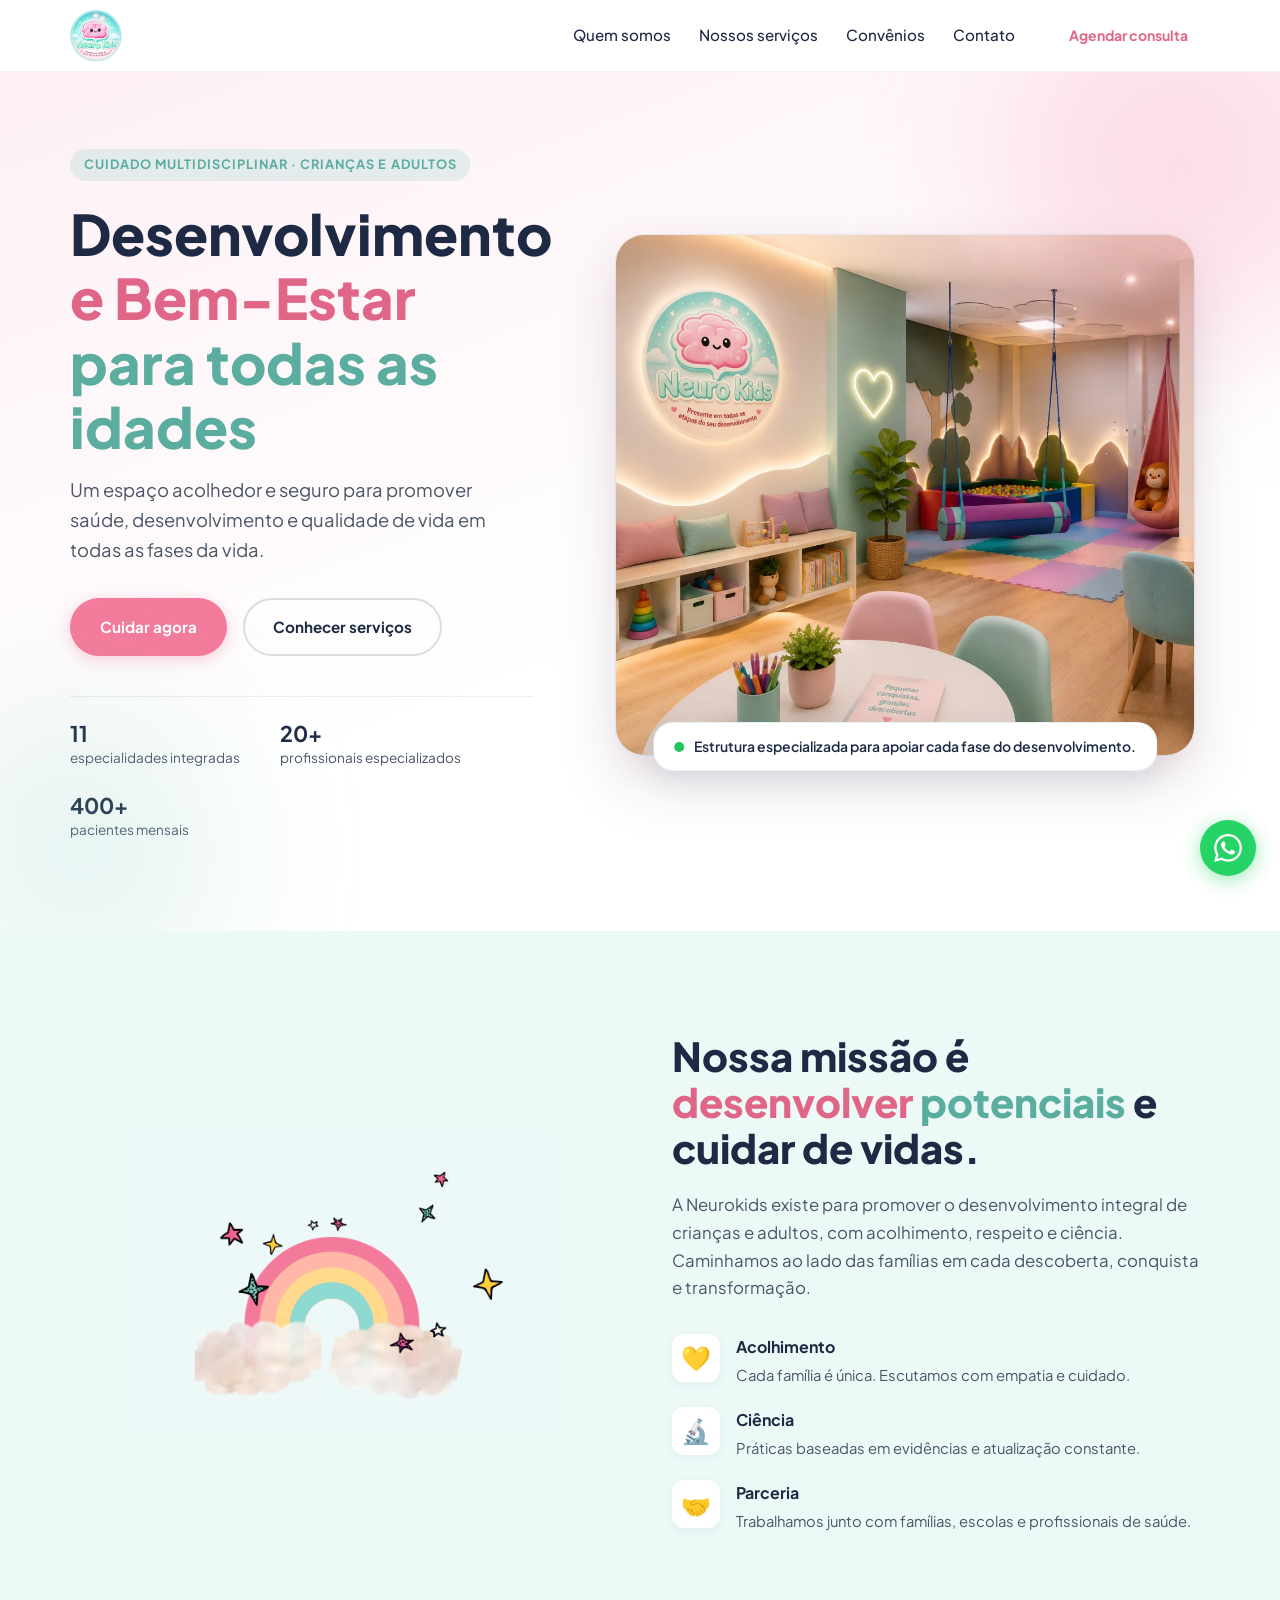
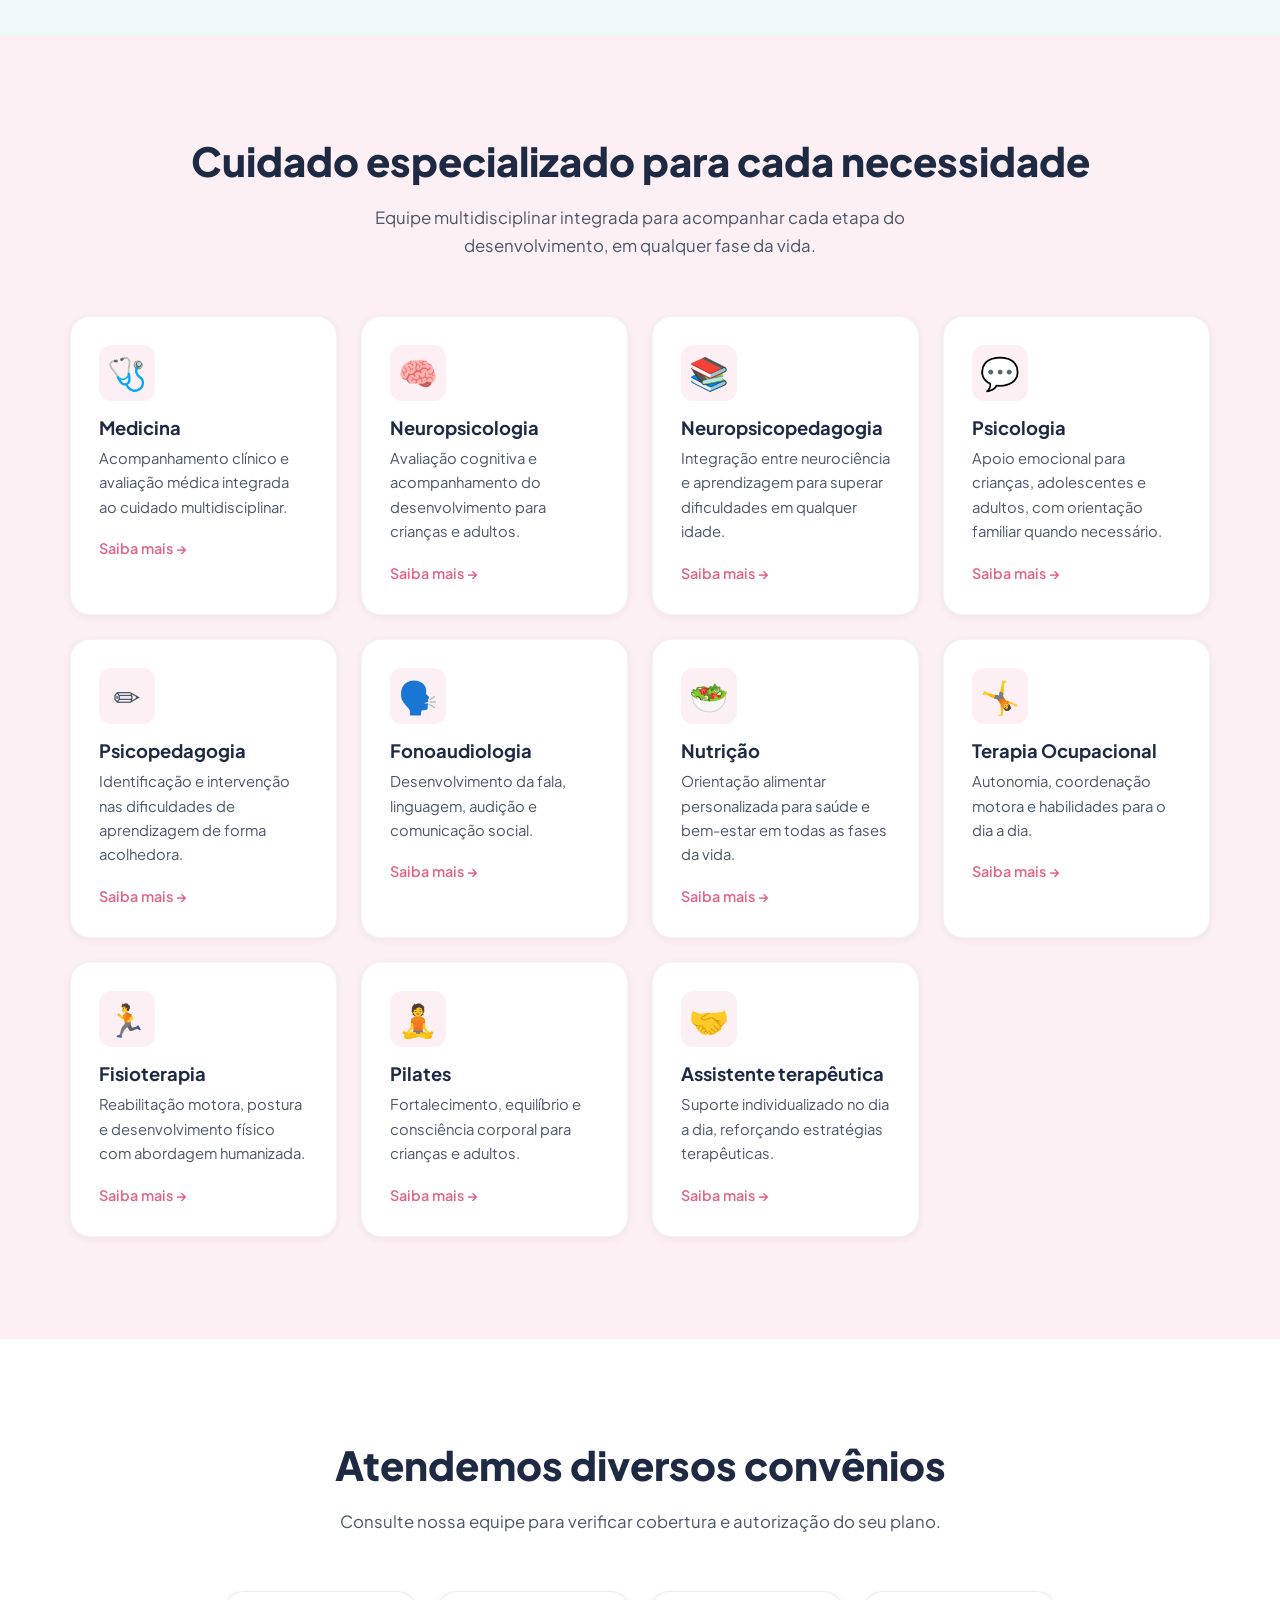
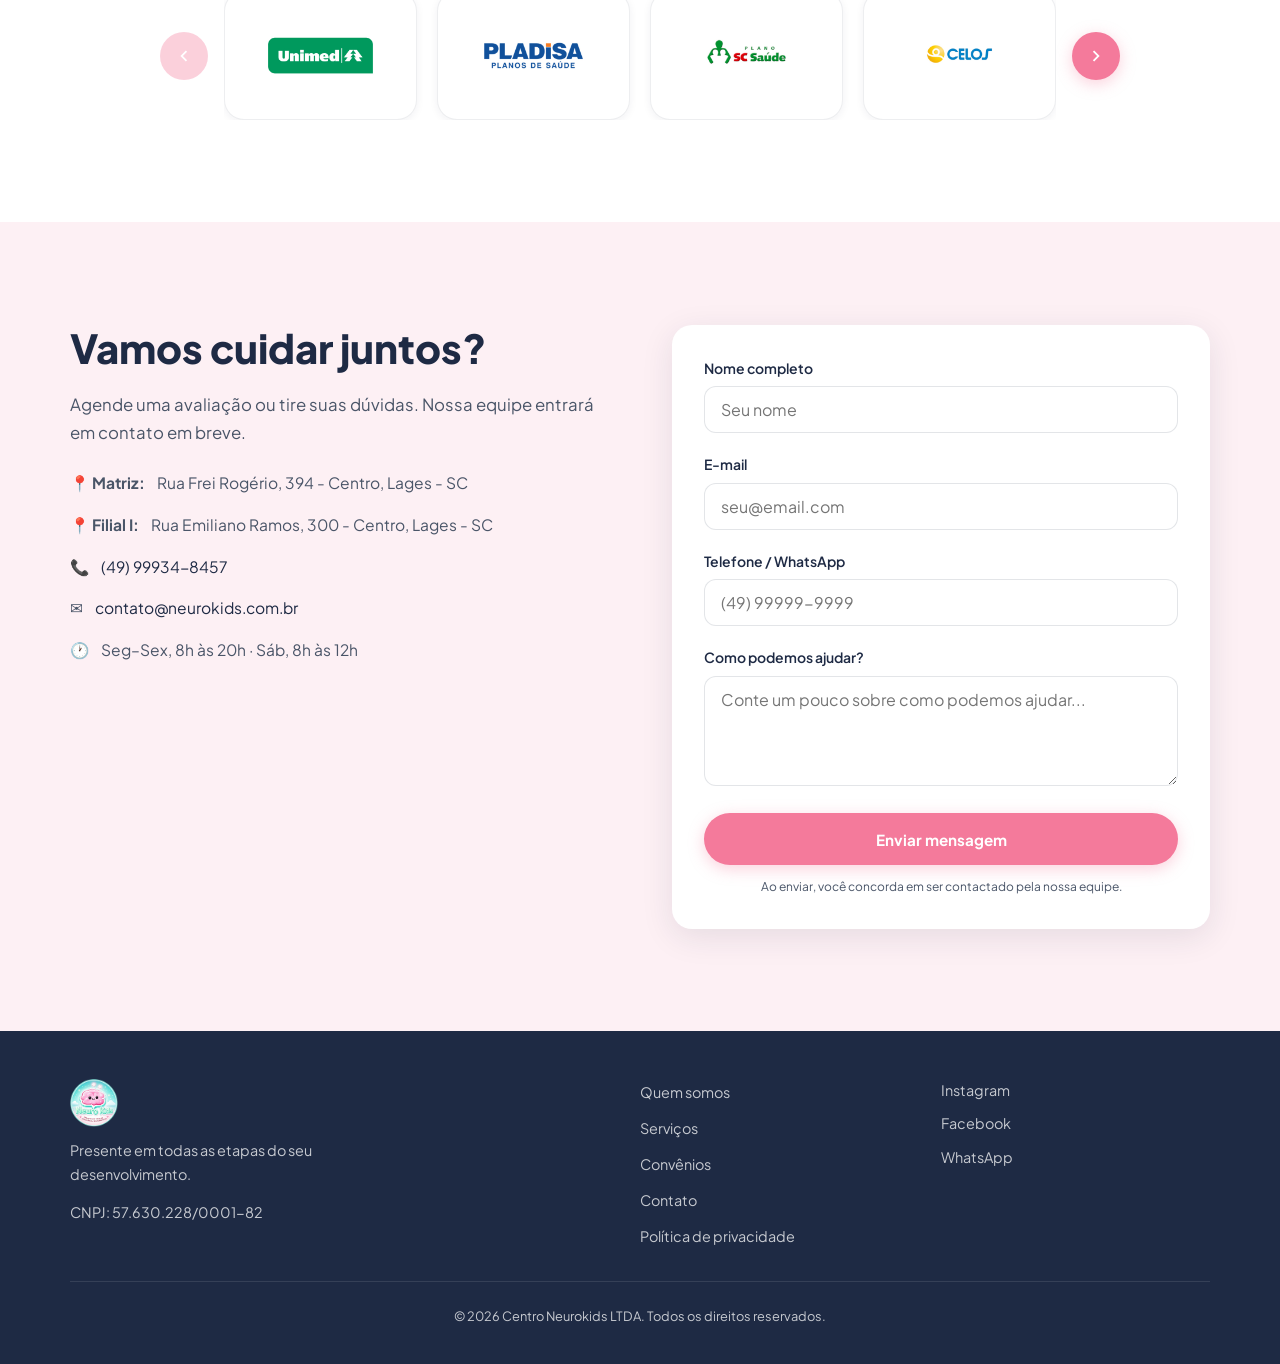
==== index.html @ a9dcbb93 "Initial commit: site institucional Neurokids. Landing page com serviços, convênios, contato via Goog" ====
<!DOCTYPE html>
<html lang="pt-BR">
<head>
  <meta charset="UTF-8">
  <meta name="viewport" content="width=device-width, initial-scale=1.0">
  <meta name="description" content="Neurokids — Desenvolvimento e bem-estar para crianças e adultos, com atendimento especializado, acolhedor e baseado em ciência.">
  <title>Neurokids | Desenvolvimento e Bem-Estar</title>
  <link rel="icon" href="assets/images/favicon.png" type="image/png">
  <link rel="apple-touch-icon" href="assets/images/favicon.png">
  <link rel="preconnect" href="https://fonts.googleapis.com">
  <link rel="preconnect" href="https://fonts.gstatic.com" crossorigin>
  <link href="https://fonts.googleapis.com/css2?family=Plus+Jakarta+Sans:wght@400;500;600;700;800&display=swap" rel="stylesheet">
  <link rel="stylesheet" href="styles.css?v=8">
</head>
<body>
  <a class="skip-link" href="#conteudo">Ir para o conteúdo</a>

  <header class="header" id="topo">
    <nav class="nav container" aria-label="Navegação principal">
      <a class="nav__logo" href="#topo" aria-label="Neurokids — início">
        <img src="assets/images/logo.png" alt="Neurokids" width="120" height="120">
      </a>

      <button class="nav__toggle" type="button" aria-expanded="false" aria-controls="menu-principal" aria-label="Abrir menu">
        <span></span>
        <span></span>
        <span></span>
      </button>

      <div class="nav__panel" id="menu-principal">
        <ul class="nav__links">
          <li><a href="#quem-somos">Quem somos</a></li>
          <li><a href="#servicos">Nossos serviços</a></li>
          <li><a href="#convenios">Convênios</a></li>
          <li><a href="#contato">Contato</a></li>
        </ul>
        <a class="btn btn--small nav__cta" href="#contato">Agendar consulta</a>
      </div>
    </nav>
  </header>

  <main id="conteudo">
    <!-- Hero -->
    <section class="hero section" aria-labelledby="hero-title">
      <div class="container hero__grid">
        <div class="hero__content reveal">
          <p class="eyebrow">Cuidado multidisciplinar · crianças e adultos</p>
          <h1 id="hero-title" class="hero__title">
            <span class="text-navy">Desenvolvimento</span>
            <span class="text-pink">e Bem-Estar</span>
            <span class="text-teal">para todas as idades</span>
          </h1>
          <p class="hero__subtitle">
            Um espaço acolhedor e seguro para promover saúde, desenvolvimento e qualidade de vida em todas as fases da vida.
          </p>
          <div class="hero__actions">
            <a class="btn btn--primary" href="#contato">Cuidar agora</a>
            <a class="btn btn--ghost" href="#servicos">Conhecer serviços</a>
          </div>
          <ul class="hero__trust" aria-label="Diferenciais">
            <li>
              <strong>11</strong>
              <span>especialidades integradas</span>
            </li>
            <li>
              <strong>20+</strong>
              <span>profissionais especializados</span>
            </li>
            <li>
              <strong>400+</strong>
              <span>pacientes mensais</span>
            </li>
          </ul>
        </div>

        <figure class="hero__media reveal reveal--delay">
          <div class="hero__media-frame">
            <img
              src="assets/images/hero-clinica.png"
              alt="Interior da clínica Neurokids com logo iluminado, piscina de bolinhas, balanço terapêutico e ambiente acolhedor em tons rosa e verde-água"
              width="1200"
              height="800"
              loading="eager"
              decoding="async"
            >
          </div>
          <figcaption class="hero__badge">
            <span class="hero__badge-dot" aria-hidden="true"></span>
            Estrutura especializada para apoiar cada fase do desenvolvimento.
          </figcaption>
        </figure>
      </div>
      <div class="hero__blob hero__blob--pink" aria-hidden="true"></div>
      <div class="hero__blob hero__blob--teal" aria-hidden="true"></div>
    </section>

    <!-- Missão -->
    <section class="mission section section--mint" id="quem-somos" aria-labelledby="mission-title">
      <div class="container mission__grid">
        <figure class="mission__illustration reveal">
          <img
            src="assets/images/rainbow.png"
            alt="Ilustração de arco-íris com nuvens brancas e detalhes infantis"
            width="538"
            height="343"
            loading="lazy"
          >
        </figure>

        <div class="mission__content reveal reveal--delay">
          <h2 id="mission-title" class="section-title">
            <span class="text-navy">Nossa missão é</span>
            <span class="text-pink">desenvolver</span>
            <span class="text-teal">potenciais</span>
            <span class="text-navy">e cuidar de vidas.</span>
          </h2>
          <p class="section-text">
            A Neurokids existe para promover o desenvolvimento integral de crianças e adultos,
            com acolhimento, respeito e ciência. Caminhamos ao lado das famílias em cada
            descoberta, conquista e transformação.
          </p>
          <ul class="mission__values">
            <li>
              <span class="mission__value-icon" aria-hidden="true">💛</span>
              <div>
                <strong>Acolhimento</strong>
                <p>Cada família é única. Escutamos com empatia e cuidado.</p>
              </div>
            </li>
            <li>
              <span class="mission__value-icon" aria-hidden="true">🔬</span>
              <div>
                <strong>Ciência</strong>
                <p>Práticas baseadas em evidências e atualização constante.</p>
              </div>
            </li>
            <li>
              <span class="mission__value-icon" aria-hidden="true">🤝</span>
              <div>
                <strong>Parceria</strong>
                <p>Trabalhamos junto com famílias, escolas e profissionais de saúde.</p>
              </div>
            </li>
          </ul>
        </div>
      </div>
    </section>

    <!-- Serviços -->
    <section class="services section section--pink" id="servicos" aria-labelledby="services-title">
      <div class="container">
        <header class="section-header reveal">
          <h2 id="services-title" class="section-title section-title--center">
            Cuidado especializado para cada necessidade
          </h2>
          <p class="section-text section-text--center">
            Equipe multidisciplinar integrada para acompanhar cada etapa do desenvolvimento, em qualquer fase da vida.
          </p>
        </header>

        <div class="services__grid">
          <article class="service-card reveal">
            <div class="service-card__icon" aria-hidden="true">🩺</div>
            <h3>Medicina</h3>
            <p>Acompanhamento clínico e avaliação médica integrada ao cuidado multidisciplinar.</p>
            <a class="service-card__link" href="#contato">Saiba mais →</a>
          </article>
          <article class="service-card reveal reveal--delay">
            <div class="service-card__icon" aria-hidden="true">🧠</div>
            <h3>Neuropsicologia</h3>
            <p>Avaliação cognitiva e acompanhamento do desenvolvimento para crianças e adultos.</p>
            <a class="service-card__link" href="#contato">Saiba mais →</a>
          </article>
          <article class="service-card reveal reveal--delay-2">
            <div class="service-card__icon" aria-hidden="true">📚</div>
            <h3>Neuropsicopedagogia</h3>
            <p>Integração entre neurociência e aprendizagem para superar dificuldades em qualquer idade.</p>
            <a class="service-card__link" href="#contato">Saiba mais →</a>
          </article>
          <article class="service-card reveal">
            <div class="service-card__icon" aria-hidden="true">💬</div>
            <h3>Psicologia</h3>
            <p>Apoio emocional para crianças, adolescentes e adultos, com orientação familiar quando necessário.</p>
            <a class="service-card__link" href="#contato">Saiba mais →</a>
          </article>
          <article class="service-card reveal reveal--delay">
            <div class="service-card__icon" aria-hidden="true">✏️</div>
            <h3>Psicopedagogia</h3>
            <p>Identificação e intervenção nas dificuldades de aprendizagem de forma acolhedora.</p>
            <a class="service-card__link" href="#contato">Saiba mais →</a>
          </article>
          <article class="service-card reveal reveal--delay-2">
            <div class="service-card__icon" aria-hidden="true">🗣️</div>
            <h3>Fonoaudiologia</h3>
            <p>Desenvolvimento da fala, linguagem, audição e comunicação social.</p>
            <a class="service-card__link" href="#contato">Saiba mais →</a>
          </article>
          <article class="service-card reveal">
            <div class="service-card__icon" aria-hidden="true">🥗</div>
            <h3>Nutrição</h3>
            <p>Orientação alimentar personalizada para saúde e bem-estar em todas as fases da vida.</p>
            <a class="service-card__link" href="#contato">Saiba mais →</a>
          </article>
          <article class="service-card reveal reveal--delay">
            <div class="service-card__icon" aria-hidden="true">🤸</div>
            <h3>Terapia Ocupacional</h3>
            <p>Autonomia, coordenação motora e habilidades para o dia a dia.</p>
            <a class="service-card__link" href="#contato">Saiba mais →</a>
          </article>
          <article class="service-card reveal reveal--delay-2">
            <div class="service-card__icon" aria-hidden="true">🏃</div>
            <h3>Fisioterapia</h3>
            <p>Reabilitação motora, postura e desenvolvimento físico com abordagem humanizada.</p>
            <a class="service-card__link" href="#contato">Saiba mais →</a>
          </article>
          <article class="service-card reveal">
            <div class="service-card__icon" aria-hidden="true">🧘</div>
            <h3>Pilates</h3>
            <p>Fortalecimento, equilíbrio e consciência corporal para crianças e adultos.</p>
            <a class="service-card__link" href="#contato">Saiba mais →</a>
          </article>
          <article class="service-card reveal reveal--delay">
            <div class="service-card__icon" aria-hidden="true">🤝</div>
            <h3>Assistente terapêutica</h3>
            <p>Suporte individualizado no dia a dia, reforçando estratégias terapêuticas.</p>
            <a class="service-card__link" href="#contato">Saiba mais →</a>
          </article>
        </div>
      </div>
    </section>

    <!-- Convênios -->
    <section class="convenios section" id="convenios" aria-labelledby="convenios-title">
      <div class="container">
        <header class="section-header reveal">
          <h2 id="convenios-title" class="section-title section-title--center">
            Atendemos diversos convênios
          </h2>
          <p class="section-text section-text--center">
            Consulte nossa equipe para verificar cobertura e autorização do seu plano.
          </p>
        </header>
        <div class="convenios__slider reveal">
          <button class="convenios__nav convenios__nav--prev" type="button" aria-label="Convênios anteriores" disabled>
            <svg viewBox="0 0 24 24" width="22" height="22" aria-hidden="true"><path fill="currentColor" d="M15.41 7.41 14 6l-6 6 6 6 1.41-1.41L10.83 12z"/></svg>
          </button>

          <div class="convenios__viewport">
            <ul class="convenios__track" aria-label="Convênios aceitos">
              <li class="convenios__item">
                <img src="assets/convenios/01-unimed.png" alt="Unimed" width="160" height="160" loading="lazy">
              </li>
              <li class="convenios__item">
                <img src="assets/convenios/02-pladisa.png" alt="Pladisa Planos de Saúde" width="160" height="160" loading="lazy">
              </li>
              <li class="convenios__item">
                <img src="assets/convenios/03-sc-saude.png" alt="Plano SC Saúde" width="160" height="160" loading="lazy">
              </li>
              <li class="convenios__item">
                <img src="assets/convenios/04-celos.png" alt="CELOS" width="160" height="160" loading="lazy">
              </li>
              <li class="convenios__item">
                <img src="assets/convenios/05-care-plus.png" alt="Care Plus" width="160" height="160" loading="lazy">
              </li>
              <li class="convenios__item">
                <img src="assets/convenios/06-fusex.png" alt="FUSEX — Fundo de Saúde do Exército" width="160" height="160" loading="lazy">
              </li>
              <li class="convenios__item">
                <img src="assets/convenios/07-wellhub.png" alt="Wellhub" width="160" height="160" loading="lazy">
              </li>
            </ul>
          </div>

          <button class="convenios__nav convenios__nav--next" type="button" aria-label="Próximos convênios">
            <svg viewBox="0 0 24 24" width="22" height="22" aria-hidden="true"><path fill="currentColor" d="M8.59 16.59 13.17 12 8.59 7.41 10 6l6 6-6 6z"/></svg>
          </button>
        </div>
      </div>
    </section>

    <!-- Contato -->
    <section class="contact section section--pink" id="contato" aria-labelledby="contact-title">
      <div class="container contact__grid">
        <div class="contact__info reveal">
          <h2 id="contact-title" class="section-title">
            Vamos cuidar juntos?
          </h2>
          <p class="section-text">
            Agende uma avaliação ou tire suas dúvidas. Nossa equipe entrará em contato em breve.
          </p>
          <ul class="contact__details">
            <li>
              <span aria-hidden="true"> <b>📍 Matriz:</b> </span>
            Rua Frei Rogério, 394 - Centro, Lages - SC
            </li>
            <li>
              <span aria-hidden="true"> <b>📍 Filial I:</b> </span>
            Rua Emiliano Ramos, 300 - Centro, Lages - SC
            </li>
            <li>
              <span aria-hidden="true">📞</span>
              <a href="tel:+5549999348457">(49) 99934-8457</a>
            </li>
            <li>
              <span aria-hidden="true">✉️</span>
              <a href="mailto:contato@neurokids.com.br">contato@neurokids.com.br</a>
            </li>
            <li>
              <span aria-hidden="true">🕐</span>
              Seg–Sex, 8h às 20h · Sáb, 8h às 12h
            </li>
          </ul>
        </div>

        <form class="contact__form reveal reveal--delay" novalidate>
          <div class="form-group">
            <label for="nome">Nome completo</label>
            <input type="text" id="nome" name="nome" required autocomplete="name" placeholder="Seu nome">
          </div>
          <div class="form-group">
            <label for="email">E-mail</label>
            <input type="email" id="email" name="email" required autocomplete="email" placeholder="seu@email.com">
          </div>
          <div class="form-group">
            <label for="telefone">Telefone / WhatsApp</label>
            <input type="tel" id="telefone" name="telefone" autocomplete="tel" placeholder="(49) 99999-9999">
          </div>
          <div class="form-group">
            <label for="mensagem">Como podemos ajudar?</label>
            <textarea id="mensagem" name="mensagem" rows="4" required placeholder="Conte um pouco sobre como podemos ajudar..."></textarea>
          </div>
          <p class="form-status" role="status" aria-live="polite" hidden></p>
          <button class="btn btn--primary btn--full" type="submit">Enviar mensagem</button>
          <p class="form-note">Ao enviar, você concorda em ser contactado pela nossa equipe.</p>
        </form>
      </div>
    </section>
  </main>

  <footer class="footer">
    <div class="container footer__grid">
      <div class="footer__brand">
        <a class="nav__logo" href="#topo">
          <img src="assets/images/logo.png" alt="Neurokids" width="120" height="120">
        </a>
        <p>Presente em todas as etapas do seu desenvolvimento.</p>
        <p>CNPJ: 57.630.228/0001-82</p>
      </div>
      <nav aria-label="Links do rodapé">
        <ul class="footer__links">
          <li><a href="#quem-somos">Quem somos</a></li>
          <li><a href="#servicos">Serviços</a></li>
          <li><a href="#convenios">Convênios</a></li>
          <li><a href="#contato">Contato</a></li>
          <li><a href="politica-de-privacidade.html">Política de privacidade</a></li>
        </ul>
      </nav>
      <div class="footer__social">
        <a href="https://www.instagram.com/neurokidslages" aria-label="Instagram">Instagram</a>
        <a href="https://www.facebook.com/profile.php?id=61580881568111" aria-label="Facebook">Facebook</a>
        <a href="https://wa.me/5549999348457" aria-label="WhatsApp">WhatsApp</a>
      </div>
    </div>
    <p class="footer__copy container">© 2026 Centro Neurokids LTDA. Todos os direitos reservados.</p>
  </footer>

  <a class="whatsapp-float" href="https://wa.me/5549999348457" target="_blank" rel="noopener noreferrer" aria-label="Falar no WhatsApp">
    <svg viewBox="0 0 24 24" width="28" height="28" aria-hidden="true"><path fill="currentColor" d="M17.472 14.382c-.297-.149-1.758-.867-2.03-.967-.273-.099-.471-.148-.67.15-.197.297-.767.966-.94 1.164-.173.199-.347.223-.644.075-.297-.15-1.255-.463-2.39-1.475-.883-.788-1.48-1.761-1.653-2.059-.173-.297-.018-.458.13-.606.134-.133.298-.347.446-.52.149-.174.198-.298.298-.497.099-.198.05-.371-.025-.52-.075-.149-.669-1.612-.916-2.207-.242-.579-.487-.5-.669-.51-.173-.008-.371-.01-.57-.01-.198 0-.52.074-.792.372-.272.297-1.04 1.016-1.04 2.479 0 1.462 1.065 2.875 1.213 3.074.149.198 2.096 3.2 5.077 4.487.709.306 1.262.489 1.694.625.712.227 1.36.195 1.871.118.571-.085 1.758-.719 2.006-1.413.248-.694.248-1.289.173-1.413-.074-.124-.272-.198-.57-.347m-5.421 7.403h-.004a9.87 9.87 0 01-5.031-1.378l-.361-.214-3.741.982.998-3.648-.235-.374a9.86 9.86 0 01-1.51-5.26c.001-5.45 4.436-9.884 9.888-9.884 2.64 0 5.122 1.03 6.988 2.898a9.825 9.825 0 012.893 6.994c-.003 5.45-4.435 9.884-9.882 9.884m8.413-18.297A11.815 11.815 0 0012.05 0C5.495 0 .16 5.335.157 11.892c0 2.096.547 4.142 1.588 5.945L.057 24l6.305-1.654a11.882 11.882 0 005.683 1.448h.005c6.554 0 11.89-5.335 11.893-11.893a11.821 11.821 0 00-3.48-8.413z"/></svg>
  </a>

  <script src="google-form.config.js?v=6"></script>
  <script src="script.js?v=6"></script>
</body>
</html>
---- styles.css ----
/* ── Design tokens ── */
:root {
  --pink: #F47A9B;
  --pink-dark: #e06688;
  --pink-light: #fdf0f4;
  --teal: #7FC8BE;
  --teal-dark: #5aad9f;
  --teal-light: #edf9f7;
  --navy: #1e2a44;
  --navy-muted: #4a5568;
  --white: #ffffff;
  --shadow-sm: 0 2px 8px rgba(30, 42, 68, 0.06);
  --shadow-md: 0 8px 32px rgba(30, 42, 68, 0.1);
  --shadow-lg: 0 16px 48px rgba(30, 42, 68, 0.12);
  --radius-sm: 12px;
  --radius-md: 20px;
  --radius-lg: 28px;
  --radius-full: 999px;
  --font: "Plus Jakarta Sans", system-ui, sans-serif;
  --header-h: 72px;
  --transition: 0.25s cubic-bezier(0.4, 0, 0.2, 1);
}

/* ── Reset & base ── */
*, *::before, *::after { box-sizing: border-box; }

html {
  scroll-behavior: smooth;
  scroll-padding-top: var(--header-h);
}

body {
  margin: 0;
  font-family: var(--font);
  font-size: 1rem;
  line-height: 1.65;
  color: var(--navy-muted);
  background: var(--white);
  -webkit-font-smoothing: antialiased;
}

img {
  display: block;
  max-width: 100%;
  height: auto;
}

a {
  color: var(--pink-dark);
  text-decoration-thickness: 2px;
  text-underline-offset: 3px;
  transition: color var(--transition);
}

a:hover { color: var(--pink); }

h1, h2, h3 {
  color: var(--navy);
  line-height: 1.15;
  margin: 0 0 0.5em;
}

p { margin: 0 0 1em; }

ul { margin: 0; padding: 0; list-style: none; }

.container {
  width: min(1140px, 92vw);
  margin-inline: auto;
}

.section {
  padding: clamp(4rem, 8vw, 7rem) 0;
  position: relative;
  overflow: hidden;
}

.section--mint { background: var(--teal-light); }
.section--pink { background: var(--pink-light); }

/* ── Utility text colors (melhor contraste que o original) ── */
.text-navy { color: var(--navy); }
.text-pink { color: var(--pink-dark); }
.text-teal { color: var(--teal-dark); }

/* ── Skip link (acessibilidade) ── */
.skip-link {
  position: absolute;
  top: -100%;
  left: 1rem;
  z-index: 9999;
  padding: 0.75rem 1.25rem;
  background: var(--navy);
  color: var(--white);
  border-radius: var(--radius-sm);
  text-decoration: none;
  font-weight: 600;
}

.skip-link:focus {
  top: 1rem;
  outline: 3px solid var(--teal);
  outline-offset: 2px;
}

/* ── Header ── */
.header {
  position: sticky;
  top: 0;
  z-index: 100;
  background: rgba(255, 255, 255, 0.92);
  backdrop-filter: blur(12px);
  border-bottom: 1px solid rgba(244, 122, 155, 0.12);
  height: var(--header-h);
}

.nav {
  display: flex;
  align-items: center;
  justify-content: space-between;
  height: 100%;
  gap: 1.5rem;
}

.nav__logo {
  display: flex;
  align-items: center;
  text-decoration: none;
  flex-shrink: 0;
}

.nav__logo img {
  display: block;
  height: 52px;
  width: auto;
}

.nav__panel {
  display: flex;
  align-items: center;
  gap: 2rem;
}

.nav__links {
  display: flex;
  gap: 1.75rem;
}

.nav__links a {
  color: var(--navy);
  text-decoration: none;
  font-weight: 500;
  font-size: 0.95rem;
  position: relative;
}

.nav__links a::after {
  content: "";
  position: absolute;
  bottom: -4px;
  left: 0;
  width: 0;
  height: 2px;
  background: var(--pink);
  border-radius: 2px;
  transition: width var(--transition);
}

.nav__links a:hover::after,
.nav__links a:focus-visible::after { width: 100%; }

.nav__toggle {
  display: none;
  flex-direction: column;
  gap: 5px;
  background: none;
  border: none;
  cursor: pointer;
  padding: 0.5rem;
}

.nav__toggle span {
  display: block;
  width: 24px;
  height: 2px;
  background: var(--navy);
  border-radius: 2px;
  transition: var(--transition);
}

/* ── Buttons ── */
.btn {
  display: inline-flex;
  align-items: center;
  justify-content: center;
  gap: 0.5rem;
  padding: 0.9rem 1.75rem;
  border-radius: var(--radius-full);
  font-family: var(--font);
  font-weight: 700;
  font-size: 0.95rem;
  text-decoration: none;
  border: 2px solid transparent;
  cursor: pointer;
  transition: transform var(--transition), box-shadow var(--transition), background var(--transition);
}

.btn:focus-visible {
  outline: 3px solid var(--teal);
  outline-offset: 3px;
}

.btn--primary {
  background: var(--pink);
  color: var(--white);
  box-shadow: 0 4px 16px rgba(244, 122, 155, 0.35);
}

.btn--primary:hover {
  background: var(--pink-dark);
  color: var(--white);
  transform: translateY(-2px);
  box-shadow: 0 8px 24px rgba(244, 122, 155, 0.4);
}

.btn--ghost {
  background: transparent;
  color: var(--navy);
  border-color: rgba(30, 42, 68, 0.15);
}

.btn--ghost:hover {
  border-color: var(--pink);
  color: var(--pink-dark);
  transform: translateY(-2px);
}

.btn--small {
  padding: 0.6rem 1.25rem;
  font-size: 0.875rem;
}

.btn--full { width: 100%; }

/* ── Hero ── */
.hero {
  background: linear-gradient(160deg, var(--pink-light) 0%, var(--white) 60%);
  padding-top: clamp(3rem, 6vw, 5rem);
  padding-bottom: clamp(4rem, 7vw, 6rem);
}

.hero__grid {
  display: grid;
  grid-template-columns: minmax(0, 44fr) minmax(0, 56fr);
  gap: clamp(2rem, 4vw, 3.5rem);
  align-items: center;
}

.hero__content {
  max-width: 32rem;
  padding-right: clamp(0.25rem, 1.5vw, 1rem);
}

.eyebrow {
  display: inline-block;
  font-size: 0.8rem;
  font-weight: 700;
  text-transform: uppercase;
  letter-spacing: 0.08em;
  color: var(--teal-dark);
  background: rgba(127, 200, 190, 0.2);
  padding: 0.35rem 0.85rem;
  border-radius: var(--radius-full);
  margin-bottom: 1.25rem;
}

.hero__title {
  font-size: clamp(2.25rem, 5vw, 3.5rem);
  font-weight: 800;
  margin-bottom: 1rem;
}

.hero__title span { display: block; }

.hero__subtitle {
  font-size: clamp(1rem, 2vw, 1.15rem);
  max-width: 34ch;
  margin-bottom: 2rem;
}

.hero__actions {
  display: flex;
  flex-wrap: wrap;
  gap: 1rem;
  margin-bottom: 2.5rem;
}

.hero__trust {
  display: flex;
  flex-wrap: wrap;
  gap: 1.5rem 2.5rem;
  padding-top: 1.5rem;
  border-top: 1px solid rgba(30, 42, 68, 0.08);
}

.hero__trust li {
  display: flex;
  flex-direction: column;
}

.hero__trust strong {
  font-size: 1.35rem;
  color: var(--navy);
  line-height: 1.2;
}

.hero__trust span {
  font-size: 0.85rem;
  color: var(--navy-muted);
}

.hero__media {
  position: relative;
  margin: 0;
  display: flex;
  align-items: center;
  justify-content: center;
  padding: clamp(0.5rem, 1.5vw, 1rem);
  min-width: 0;
}

.hero__media-frame {
  width: 100%;
  border-radius: 28px;
  overflow: hidden;
  background: linear-gradient(145deg, rgba(253, 240, 244, 0.9), rgba(237, 249, 247, 0.95));
  box-shadow:
    0 28px 64px rgba(30, 42, 68, 0.12),
    0 12px 28px rgba(244, 122, 155, 0.12),
    0 0 0 1px rgba(127, 200, 190, 0.15);
}

.hero__media-frame img {
  display: block;
  width: 100%;
  height: auto;
  max-height: min(42.5rem, 80vh);
  object-fit: contain;
  object-position: center center;
}

.hero__badge {
  position: absolute;
  bottom: 0;
  left: 50%;
  transform: translateX(-50%);
  display: flex;
  align-items: center;
  gap: 0.6rem;
  background: var(--white);
  padding: 0.75rem 1.25rem;
  border-radius: var(--radius-md);
  box-shadow: var(--shadow-md);
  font-size: 0.875rem;
  font-weight: 600;
  color: var(--navy);
  white-space: nowrap;
  border: 1px solid rgba(127, 200, 190, 0.2);
}

.hero__badge-dot {
  width: 10px;
  height: 10px;
  background: #22c55e;
  border-radius: 50%;
  animation: pulse 2s infinite;
}

@keyframes pulse {
  0%, 100% { opacity: 1; transform: scale(1); }
  50% { opacity: 0.6; transform: scale(1.2); }
}

.hero__blob {
  position: absolute;
  border-radius: 50%;
  filter: blur(80px);
  opacity: 0.35;
  pointer-events: none;
}

.hero__blob--pink {
  width: 360px;
  height: 360px;
  background: var(--pink);
  top: -80px;
  right: -80px;
  opacity: 0.22;
}

.hero__blob--teal {
  width: 280px;
  height: 280px;
  background: var(--teal);
  bottom: -60px;
  left: -60px;
  opacity: 0.2;
}

/* ── Mission ── */
.mission__grid {
  display: grid;
  grid-template-columns: 1fr 1fr;
  gap: clamp(2rem, 5vw, 4rem);
  align-items: center;
}

.mission__illustration {
  margin: 0;
  padding: 1rem;
}

.mission__illustration img {
  width: 100%;
  max-width: 420px;
  margin-inline: auto;
  animation: float 6s ease-in-out infinite;
}

@keyframes float {
  0%, 100% { transform: translateY(0); }
  50% { transform: translateY(-12px); }
}

.section-title {
  font-size: clamp(1.75rem, 4vw, 2.5rem);
  font-weight: 800;
}

.section-title--center { text-align: center; }

.section-title span { display: inline; }

.section-text {
  font-size: 1.05rem;
  max-width: 52ch;
}

.section-text--center {
  text-align: center;
  margin-inline: auto;
}

.section-header {
  margin-bottom: clamp(2.5rem, 5vw, 3.5rem);
}

.mission__values {
  display: flex;
  flex-direction: column;
  gap: 1.25rem;
  margin-top: 2rem;
}

.mission__values li {
  display: flex;
  gap: 1rem;
  align-items: flex-start;
}

.mission__value-icon {
  font-size: 1.5rem;
  flex-shrink: 0;
  width: 48px;
  height: 48px;
  display: flex;
  align-items: center;
  justify-content: center;
  background: var(--white);
  border-radius: var(--radius-sm);
  box-shadow: var(--shadow-sm);
}

.mission__values strong {
  display: block;
  color: var(--navy);
  margin-bottom: 0.15rem;
}

.mission__values p {
  font-size: 0.925rem;
  margin: 0;
}

/* ── Services ── */
.services__grid {
  display: grid;
  grid-template-columns: repeat(auto-fill, minmax(260px, 1fr));
  gap: 1.5rem;
}

.service-card {
  background: var(--white);
  border-radius: var(--radius-md);
  padding: 1.75rem;
  box-shadow: var(--shadow-sm);
  border: 1px solid rgba(30, 42, 68, 0.05);
  transition: transform var(--transition), box-shadow var(--transition);
}

.service-card:hover {
  transform: translateY(-4px);
  box-shadow: var(--shadow-md);
}

.service-card__icon {
  font-size: 2rem;
  margin-bottom: 1rem;
  width: 56px;
  height: 56px;
  display: flex;
  align-items: center;
  justify-content: center;
  background: var(--pink-light);
  border-radius: var(--radius-sm);
}

.service-card h3 {
  font-size: 1.15rem;
  margin-bottom: 0.5rem;
}

.service-card p {
  font-size: 0.925rem;
  margin-bottom: 1rem;
}

.service-card__link {
  font-weight: 600;
  font-size: 0.9rem;
  text-decoration: none;
}

.service-card__link:hover { text-decoration: underline; }

/* ── Convênios ── */
.convenios__slider {
  display: flex;
  flex-direction: row;
  align-items: center;
  gap: 1rem;
  max-width: 960px;
  margin-inline: auto;
}

.convenios__viewport {
  flex: 1;
  min-width: 0;
  overflow: hidden;
  container-type: inline-size;
}

.convenios__track {
  display: flex;
  flex-direction: row;
  flex-wrap: nowrap;
  gap: 1.25rem;
  list-style: none;
  margin: 0;
  padding: 0;
  width: max-content;
  transition: transform 0.45s cubic-bezier(0.4, 0, 0.2, 1);
  will-change: transform;
}

.convenios__item {
  flex: 0 0 auto;
  width: calc((100cqi - 3.75rem) / 4);
  aspect-ratio: 3 / 2;
  display: flex;
  align-items: center;
  justify-content: center;
  padding: 1rem 1.25rem;
  background: var(--white);
  border: 1px solid rgba(30, 42, 68, 0.08);
  border-radius: var(--radius-md);
  box-shadow: var(--shadow-sm);
  transition: border-color var(--transition), box-shadow var(--transition);
}

.convenios__item:hover {
  border-color: var(--teal);
  box-shadow: var(--shadow-md);
}

.convenios__item img {
  width: 100%;
  height: 100%;
  object-fit: contain;
}

.convenios__nav {
  flex-shrink: 0;
  display: flex;
  align-items: center;
  justify-content: center;
  width: 48px;
  height: 48px;
  border: none;
  border-radius: 50%;
  background: var(--pink);
  color: var(--white);
  cursor: pointer;
  box-shadow: 0 4px 16px rgba(244, 122, 155, 0.35);
  transition: background var(--transition), transform var(--transition), opacity var(--transition);
}

.convenios__nav:hover:not(:disabled) {
  background: var(--pink-dark);
  transform: scale(1.05);
}

.convenios__nav:focus-visible {
  outline: 3px solid var(--teal);
  outline-offset: 3px;
}

.convenios__nav:disabled {
  opacity: 0.35;
  cursor: not-allowed;
  box-shadow: none;
}

/* ── Testimonials ── */
.testimonials__grid {
  display: grid;
  grid-template-columns: repeat(3, 1fr);
  gap: 1.5rem;
}

.testimonial {
  background: var(--white);
  border-radius: var(--radius-md);
  padding: 1.75rem;
  margin: 0;
  box-shadow: var(--shadow-sm);
  border-left: 4px solid var(--pink);
}

.testimonial p {
  font-style: italic;
  font-size: 0.975rem;
  margin-bottom: 1rem;
}

.testimonial cite {
  font-style: normal;
  font-size: 0.85rem;
  font-weight: 600;
  color: var(--navy-muted);
}

/* ── Contact ── */
.contact__grid {
  display: grid;
  grid-template-columns: 1fr 1fr;
  gap: clamp(2rem, 5vw, 4rem);
  align-items: start;
}

.contact__details {
  display: flex;
  flex-direction: column;
  gap: 1rem;
  margin-top: 1.5rem;
}

.contact__details li {
  display: flex;
  align-items: center;
  gap: 0.75rem;
  font-size: 0.975rem;
}

.contact__details a {
  color: var(--navy);
  text-decoration: none;
}

.contact__details a:hover { color: var(--pink); }

.contact__form {
  background: var(--white);
  padding: 2rem;
  border-radius: var(--radius-md);
  box-shadow: var(--shadow-md);
}

.form-group {
  margin-bottom: 1.25rem;
}

.form-group label {
  display: block;
  font-weight: 600;
  font-size: 0.875rem;
  color: var(--navy);
  margin-bottom: 0.4rem;
}

.form-group input,
.form-group textarea {
  width: 100%;
  padding: 0.75rem 1rem;
  border: 1.5px solid rgba(30, 42, 68, 0.12);
  border-radius: var(--radius-sm);
  font-family: var(--font);
  font-size: 1rem;
  color: var(--navy);
  transition: border-color var(--transition), box-shadow var(--transition);
}

.form-group input:focus,
.form-group textarea:focus {
  outline: none;
  border-color: var(--teal);
  box-shadow: 0 0 0 3px rgba(127, 200, 190, 0.25);
}

.form-group textarea { resize: vertical; min-height: 100px; }

.form-note {
  font-size: 0.75rem;
  color: var(--navy-muted);
  text-align: center;
  margin: 0.75rem 0 0;
}

.form-status {
  margin: 0 0 1rem;
  padding: 0.75rem 1rem;
  border-radius: var(--radius-sm);
  font-size: 0.9rem;
  font-weight: 600;
  text-align: center;
}

.form-status--success {
  background: rgba(127, 200, 190, 0.2);
  color: var(--teal-dark);
}

.form-status--error {
  background: rgba(244, 122, 155, 0.15);
  color: var(--pink-dark);
}

/* ── Footer ── */
.footer {
  background: var(--navy);
  color: rgba(255, 255, 255, 0.75);
  padding: 3rem 0 1.5rem;
}

.footer__grid {
  display: grid;
  grid-template-columns: 2fr 1fr 1fr;
  gap: 2rem;
  margin-bottom: 2rem;
}

.footer .nav__logo img {
  height: 48px;
}

.footer__brand p {
  font-size: 0.9rem;
  margin-top: 0.75rem;
  max-width: 28ch;
}

.footer__links {
  display: flex;
  flex-direction: column;
  gap: 0.6rem;
}

.footer__links a {
  color: rgba(255, 255, 255, 0.75);
  text-decoration: none;
  font-size: 0.9rem;
}

.footer__links a:hover { color: var(--white); }

.footer__social {
  display: flex;
  flex-direction: column;
  gap: 0.6rem;
}

.footer__social a {
  color: rgba(255, 255, 255, 0.75);
  text-decoration: none;
  font-size: 0.9rem;
}

.footer__social a:hover { color: var(--pink); }

.footer__copy {
  font-size: 0.8rem;
  text-align: center;
  padding-top: 1.5rem;
  border-top: 1px solid rgba(255, 255, 255, 0.1);
}

/* ── WhatsApp float ── */
.whatsapp-float {
  position: fixed;
  bottom: 1.5rem;
  right: 1.5rem;
  z-index: 90;
  width: 56px;
  height: 56px;
  display: flex;
  align-items: center;
  justify-content: center;
  background: #25d366;
  color: var(--white);
  border-radius: 50%;
  box-shadow: 0 4px 20px rgba(37, 211, 102, 0.45);
  transition: transform var(--transition), box-shadow var(--transition);
}

.whatsapp-float:hover {
  color: var(--white);
  transform: scale(1.08);
  box-shadow: 0 6px 28px rgba(37, 211, 102, 0.55);
}

/* ── Scroll reveal ── */
.reveal {
  opacity: 0;
  transform: translateY(24px);
  transition: opacity 0.6s ease, transform 0.6s ease;
}

.reveal.is-visible {
  opacity: 1;
  transform: translateY(0);
}

.reveal--delay { transition-delay: 0.15s; }
.reveal--delay-2 { transition-delay: 0.3s; }

/* ── Responsive ── */
@media (max-width: 900px) {
  .hero__grid,
  .mission__grid,
  .contact__grid {
    grid-template-columns: 1fr;
  }

  .hero__content {
    max-width: none;
    padding-right: 0;
  }

  .hero__media {
    padding: 0.5rem 0 1.5rem;
  }

  .hero__media-frame img {
    max-height: min(27.5rem, 70vw);
  }

  .hero__badge {
    bottom: -0.75rem;
    font-size: 0.8rem;
    white-space: normal;
    text-align: center;
    max-width: calc(100% - 2rem);
  }

  .mission__illustration { order: -1; }

  .services__grid,
  .testimonials__grid {
    grid-template-columns: 1fr 1fr;
  }

  .footer__grid {
    grid-template-columns: 1fr 1fr;
  }
}

@media (max-width: 768px) {
  .nav__toggle { display: flex; }

  .nav__panel {
    position: fixed;
    inset: var(--header-h) 0 0 0;
    flex-direction: column;
    align-items: stretch;
    padding: 2rem;
    background: var(--white);
    transform: translateX(100%);
    transition: transform var(--transition);
    box-shadow: -4px 0 24px rgba(0, 0, 0, 0.08);
  }

  .nav__panel.is-open { transform: translateX(0); }

  .nav__links {
    flex-direction: column;
    gap: 0;
  }

  .nav__links a {
    display: block;
    padding: 1rem 0;
    font-size: 1.1rem;
    border-bottom: 1px solid rgba(30, 42, 68, 0.06);
  }

  .nav__cta { text-align: center; margin-top: 1rem; }

  .nav__toggle[aria-expanded="true"] span:nth-child(1) {
    transform: rotate(45deg) translate(5px, 5px);
  }

  .nav__toggle[aria-expanded="true"] span:nth-child(2) { opacity: 0; }

  .nav__toggle[aria-expanded="true"] span:nth-child(3) {
    transform: rotate(-45deg) translate(5px, -5px);
  }

  .hero__badge {
    left: 50%;
    transform: translateX(-50%);
    bottom: -0.5rem;
    font-size: 0.75rem;
  }

  .services__grid,
  .testimonials__grid {
    grid-template-columns: 1fr;
  }

  .footer__grid {
    grid-template-columns: 1fr;
    text-align: center;
  }

  .footer__brand p { margin-inline: auto; }

  .convenios__slider {
    flex-direction: row;
    gap: 0.5rem;
  }

  .convenios__nav {
    width: 40px;
    height: 40px;
  }

  .convenios__item {
    padding: 0.75rem;
  }
}

@media (prefers-reduced-motion: reduce) {
  html { scroll-behavior: auto; }

  .reveal {
    opacity: 1;
    transform: none;
    transition: none;
  }

  .mission__illustration img { animation: none; }

  .hero__badge-dot { animation: none; }

  .btn:hover,
  .service-card:hover,
  .convenios__item:hover {
    box-shadow: var(--shadow-sm);
  }

  .convenios__track {
    transition: none;
  }

  .convenios__nav:hover:not(:disabled) {
    transform: none;
  }
}

/* ── Legal pages ── */
.legal {
  padding-top: clamp(3rem, 6vw, 5rem);
  padding-bottom: clamp(4rem, 8vw, 6rem);
}

.legal__content {
  max-width: 760px;
}

.legal__header {
  margin-bottom: 2.5rem;
}

.legal__header h1 {
  font-size: clamp(2rem, 4vw, 2.75rem);
  font-weight: 800;
  margin-bottom: 0.75rem;
}

.legal__updated {
  font-size: 0.95rem;
  color: var(--navy-muted);
  margin: 0;
}

.legal__body section {
  margin-bottom: 2rem;
}

.legal__body h2 {
  font-size: 1.25rem;
  font-weight: 700;
  margin-bottom: 0.75rem;
}

.legal__list {
  list-style: disc;
  padding-left: 1.35rem;
  margin: 0 0 1em;
}

.legal__list li {
  margin-bottom: 0.35rem;
}

.legal__body a {
  color: var(--pink-dark);
  font-weight: 600;
}

.legal__back {
  margin: 2.5rem 0 0;
  padding-top: 2rem;
  border-top: 1px solid rgba(30, 42, 68, 0.08);
}

.footer__links a[aria-current="page"] {
  color: var(--white);
  font-weight: 600;
}
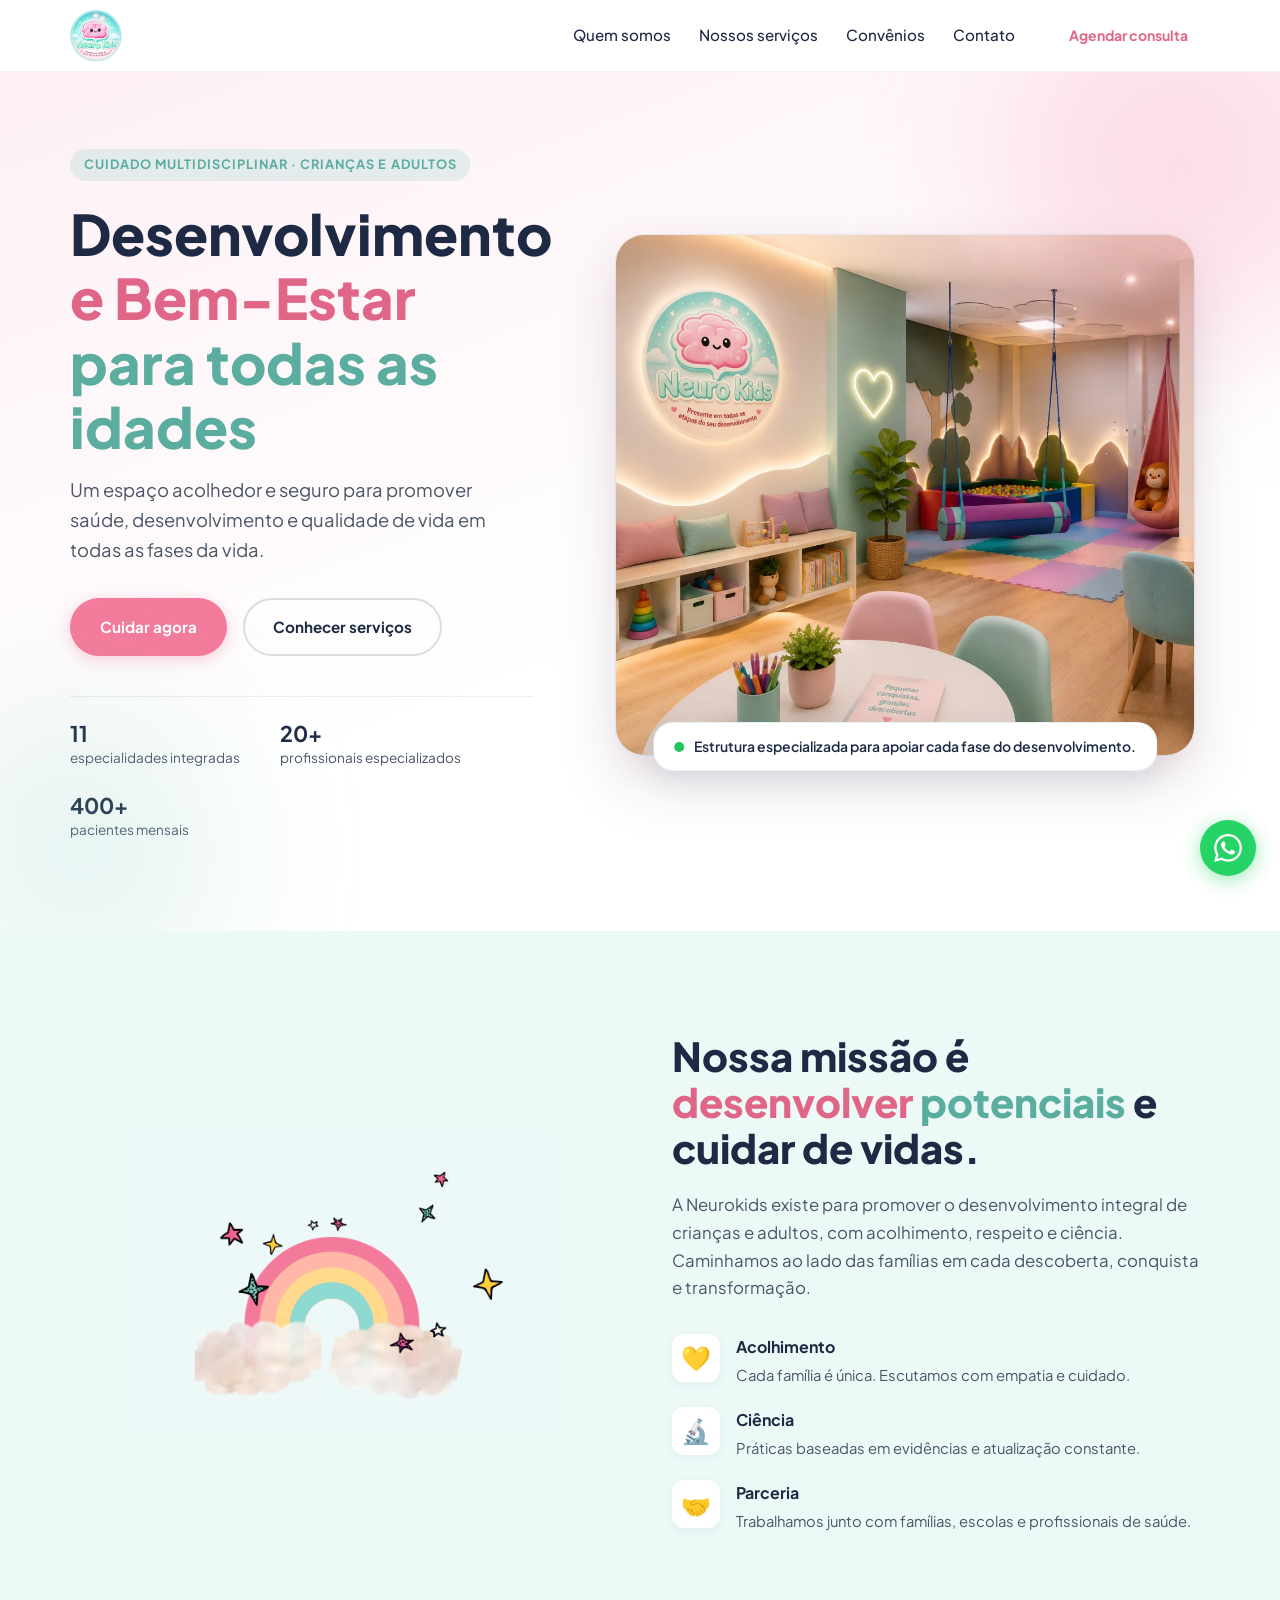
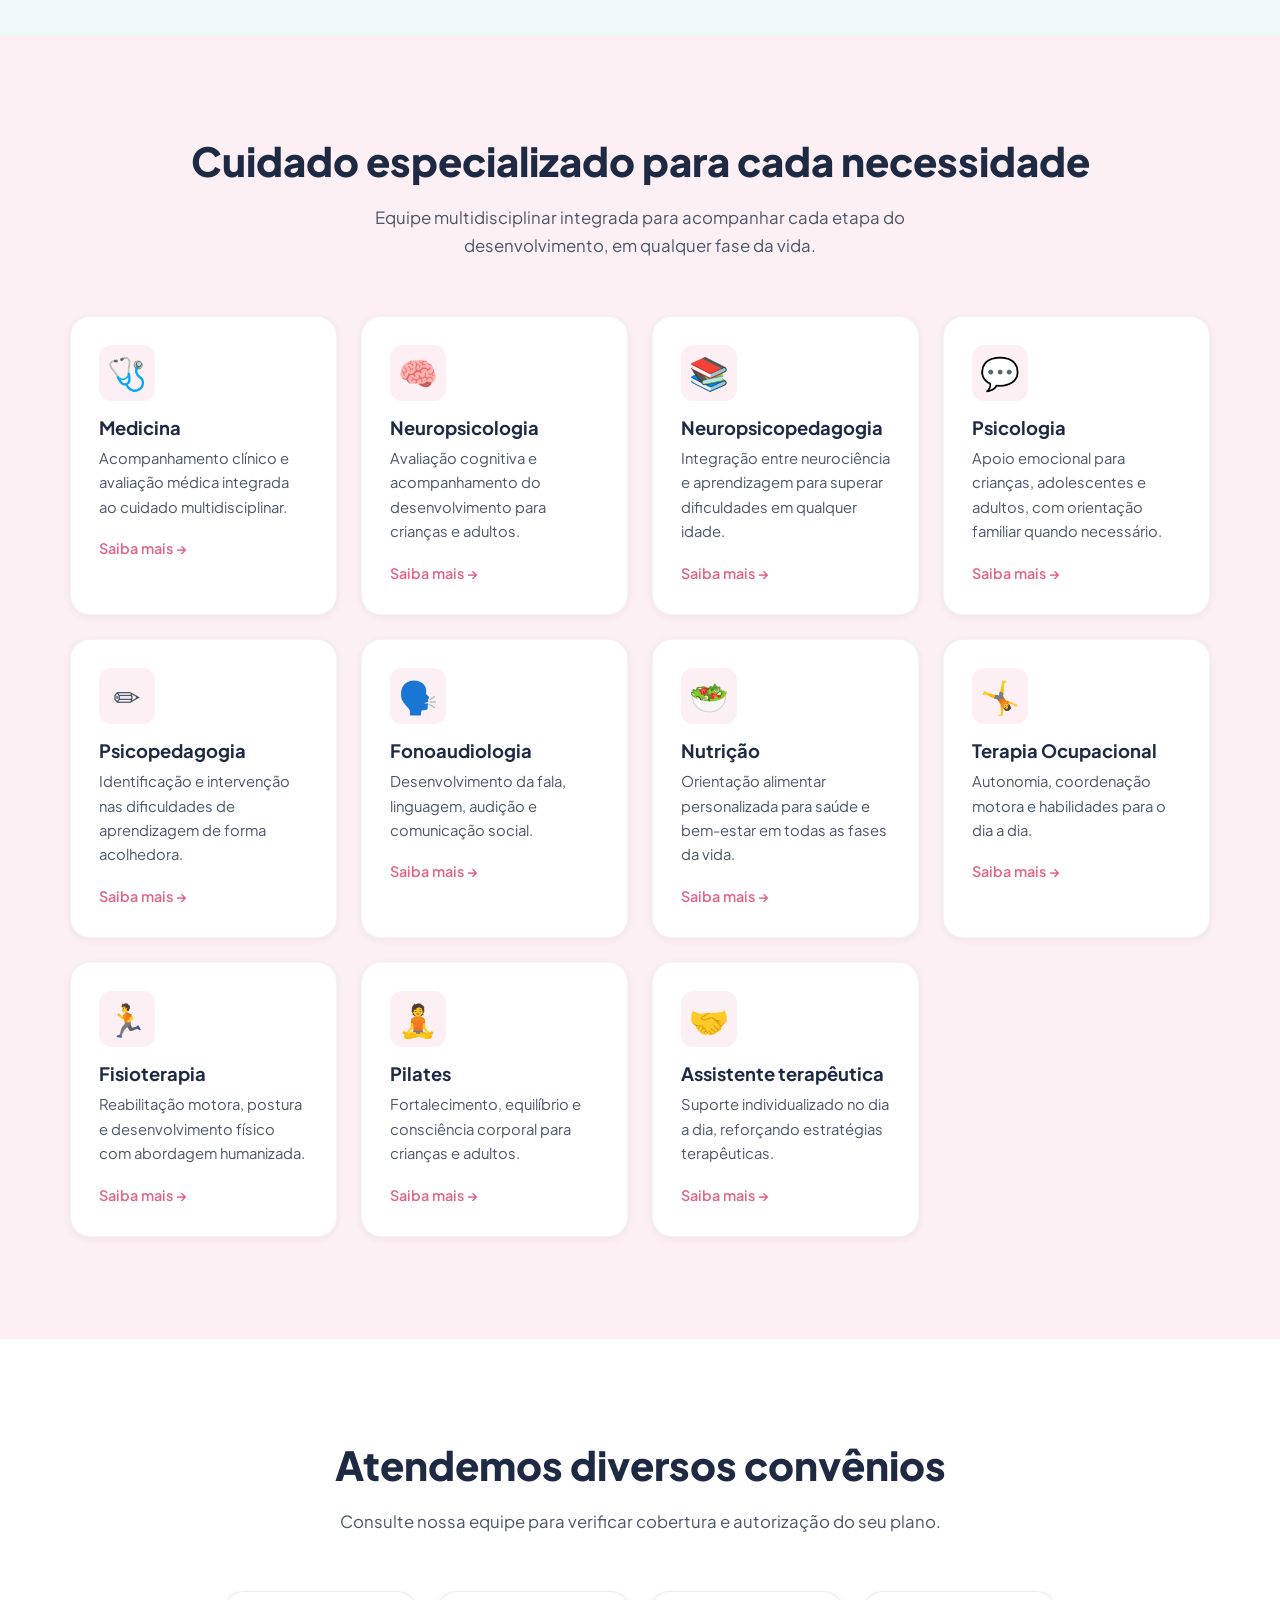
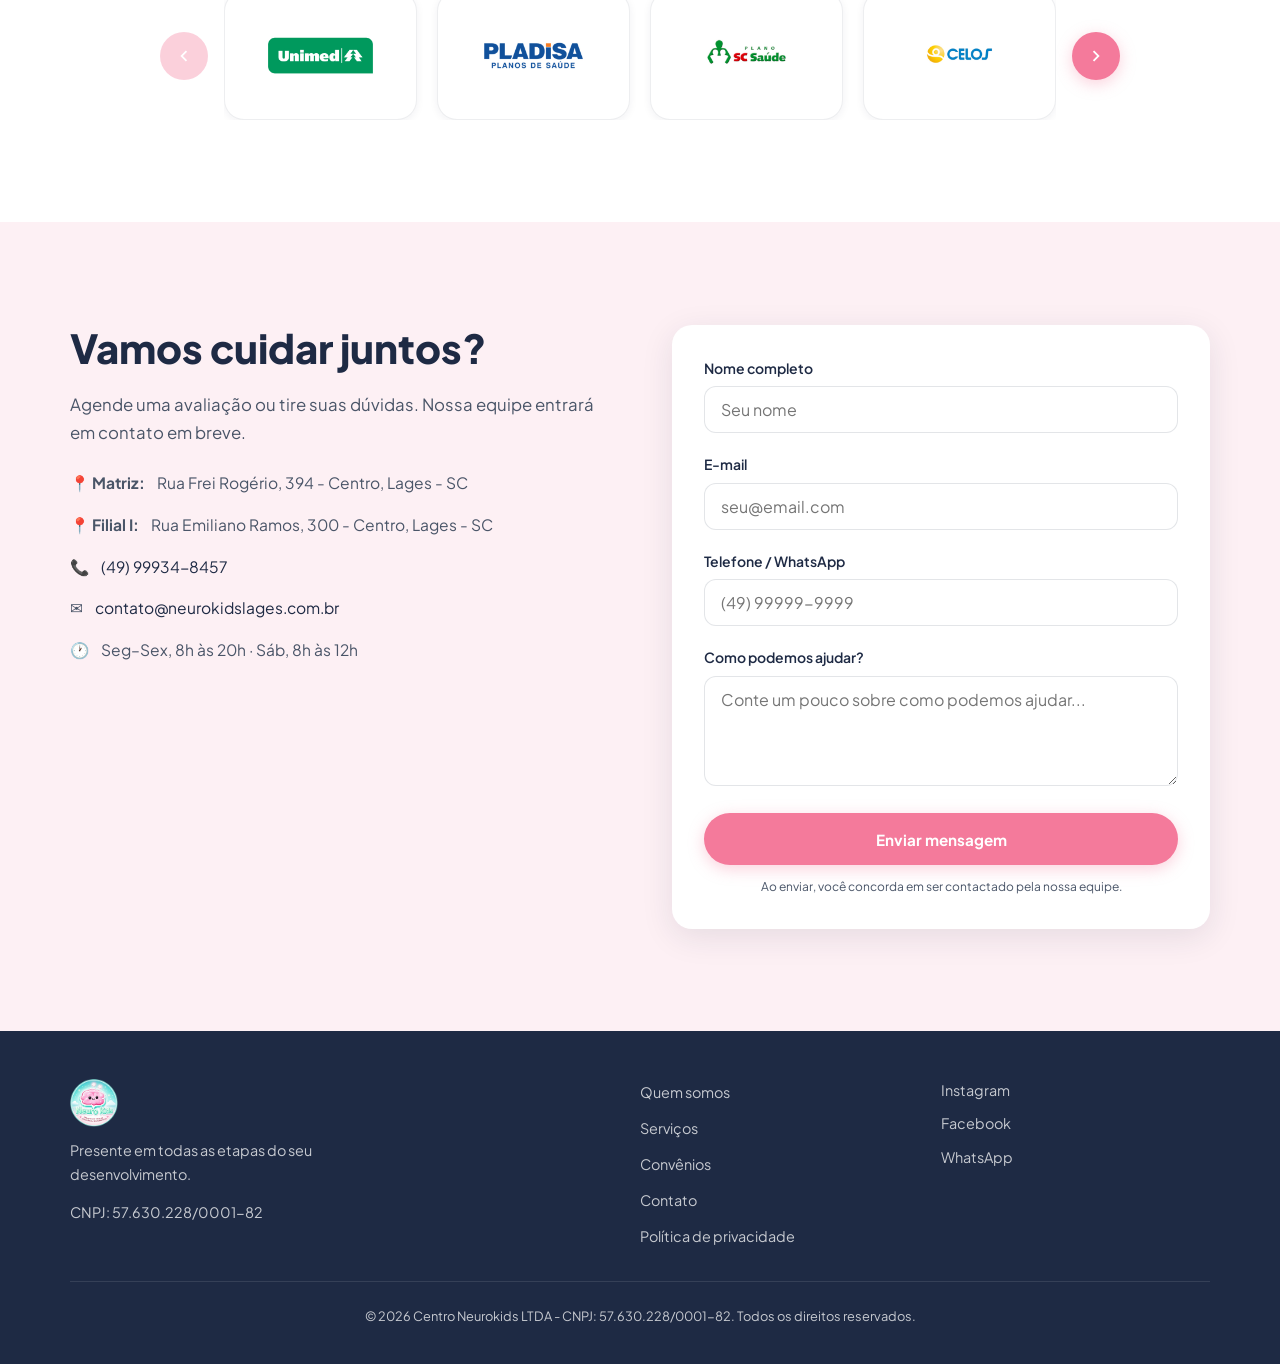
==== commit e508ec73: "Update index.html" ====
--- a/index.html
+++ b/index.html
@@ -303,7 +303,7 @@
             </li>
             <li>
               <span aria-hidden="true">✉️</span>
-              <a href="mailto:contato@neurokids.com.br">contato@neurokids.com.br</a>
+              <a href="mailto:contato@neurokidslages.com.br">contato@neurokidslages.com.br</a>
             </li>
             <li>
               <span aria-hidden="true">🕐</span>
@@ -361,7 +361,7 @@
         <a href="https://wa.me/5549999348457" aria-label="WhatsApp">WhatsApp</a>
       </div>
     </div>
-    <p class="footer__copy container">© 2026 Centro Neurokids LTDA. Todos os direitos reservados.</p>
+    <p class="footer__copy container">© 2026 Centro Neurokids LTDA - CNPJ: 57.630.228/0001-82. Todos os direitos reservados.</p>
   </footer>
 
   <a class="whatsapp-float" href="https://wa.me/5549999348457" target="_blank" rel="noopener noreferrer" aria-label="Falar no WhatsApp">
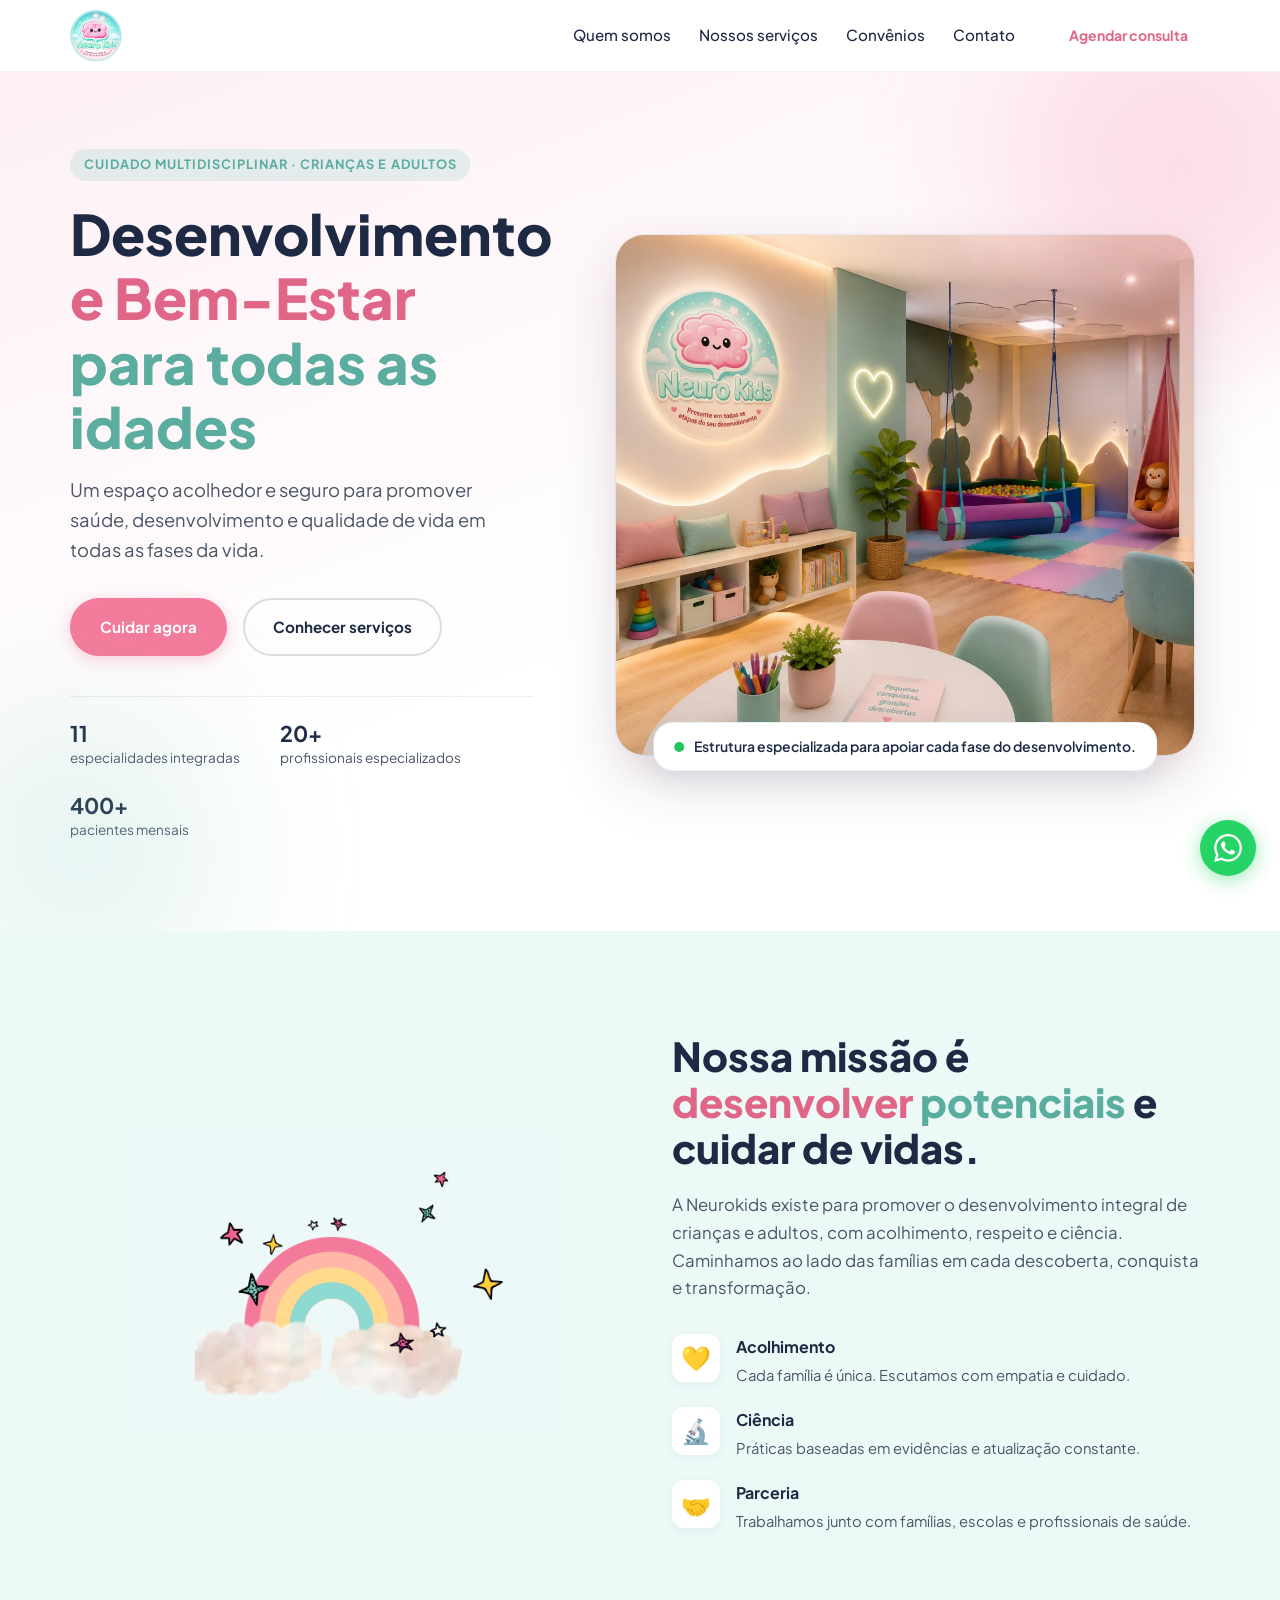
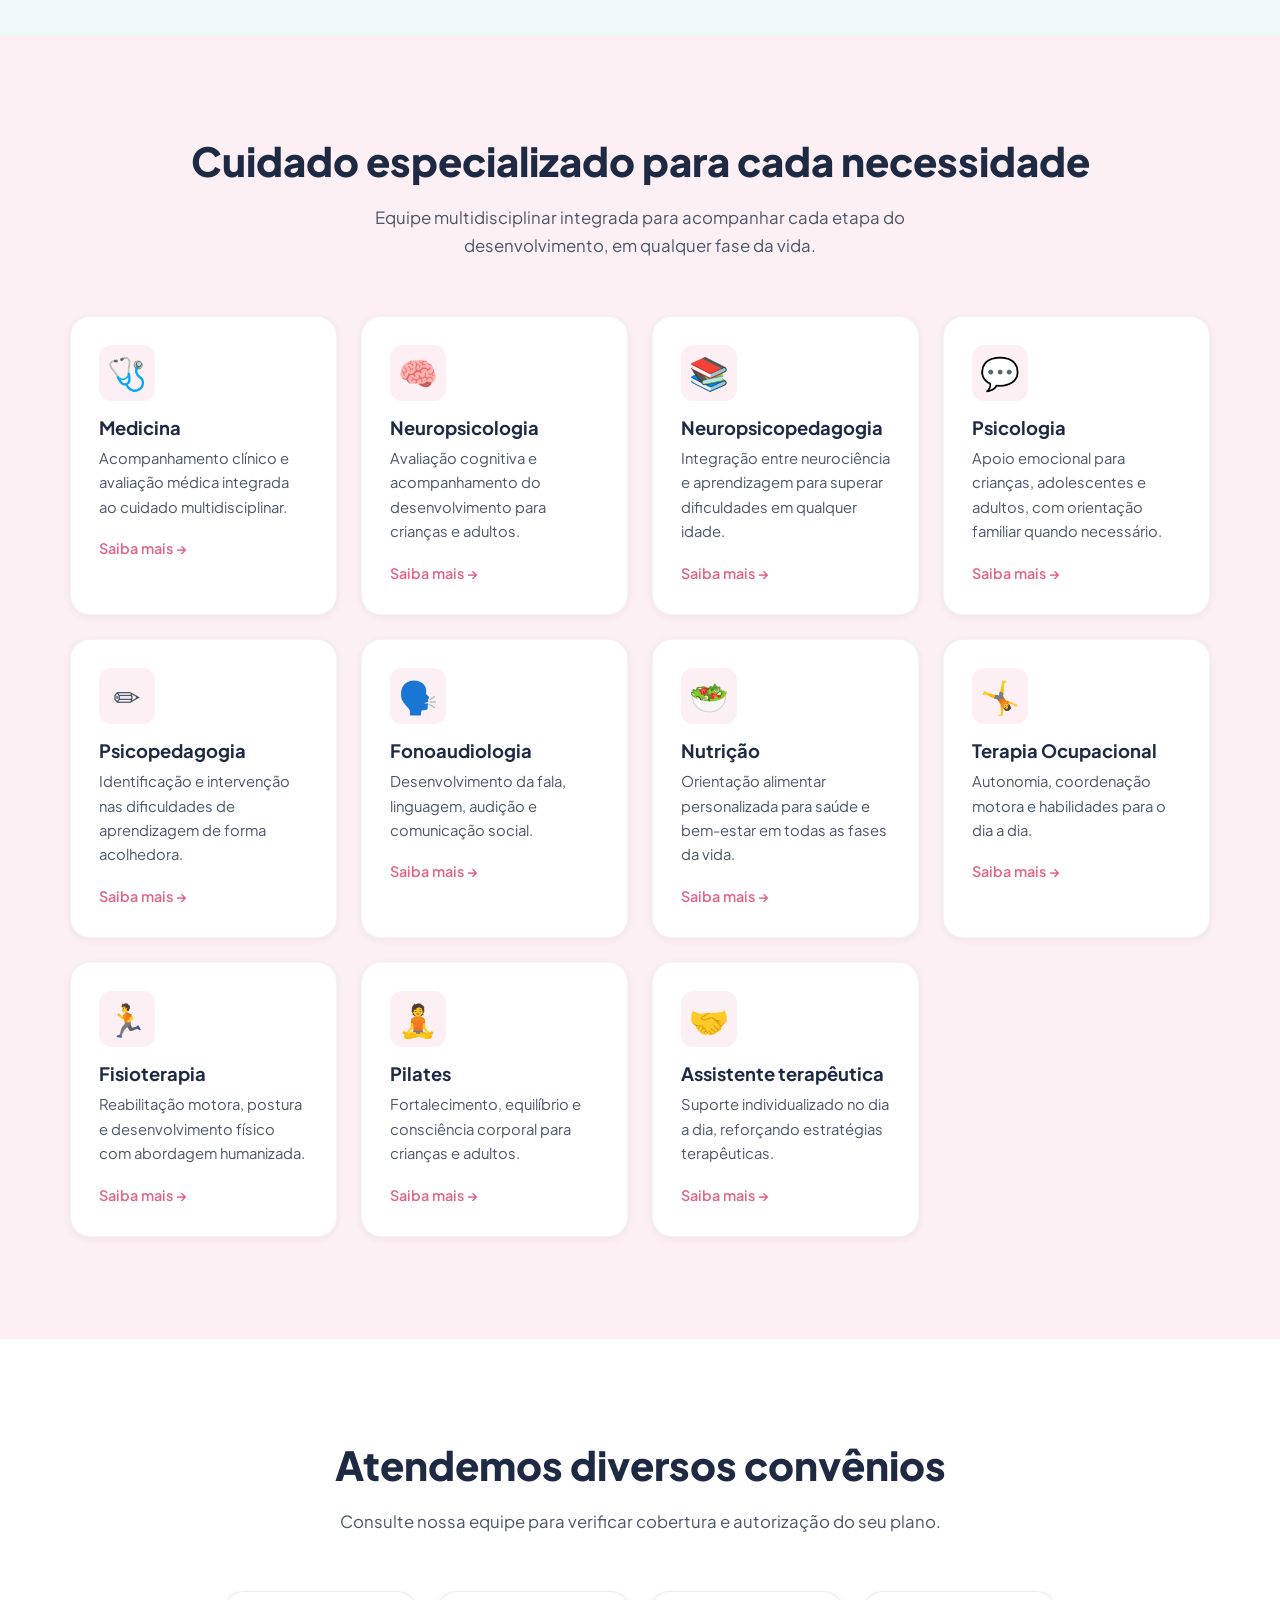
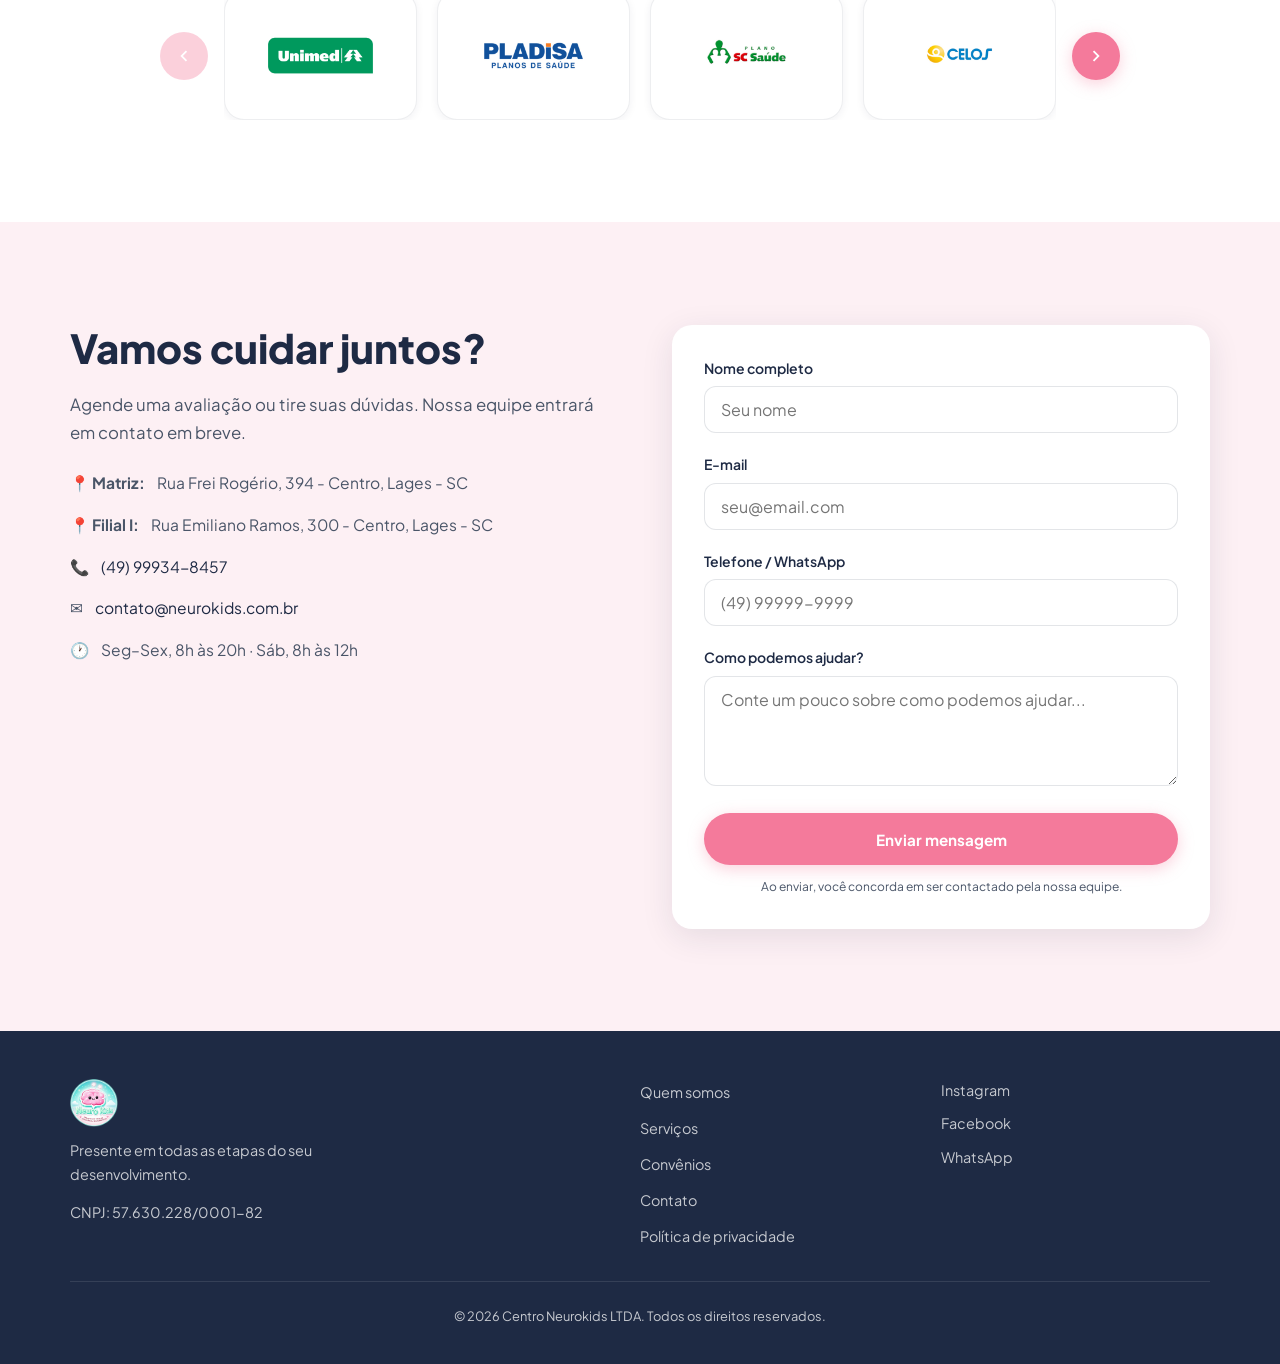
==== commit 5959faa6: "responsibilidade" ====
--- a/index.html
+++ b/index.html
@@ -10,7 +10,7 @@
   <link rel="preconnect" href="https://fonts.googleapis.com">
   <link rel="preconnect" href="https://fonts.gstatic.com" crossorigin>
   <link href="https://fonts.googleapis.com/css2?family=Plus+Jakarta+Sans:wght@400;500;600;700;800&display=swap" rel="stylesheet">
-  <link rel="stylesheet" href="styles.css?v=8">
+  <link rel="stylesheet" href="styles.css?v=9">
 </head>
 <body>
   <a class="skip-link" href="#conteudo">Ir para o conteúdo</a>
@@ -303,7 +303,7 @@
             </li>
             <li>
               <span aria-hidden="true">✉️</span>
-              <a href="mailto:contato@neurokidslages.com.br">contato@neurokidslages.com.br</a>
+              <a href="mailto:contato@neurokids.com.br">contato@neurokids.com.br</a>
             </li>
             <li>
               <span aria-hidden="true">🕐</span>
@@ -361,7 +361,7 @@
         <a href="https://wa.me/5549999348457" aria-label="WhatsApp">WhatsApp</a>
       </div>
     </div>
-    <p class="footer__copy container">© 2026 Centro Neurokids LTDA - CNPJ: 57.630.228/0001-82. Todos os direitos reservados.</p>
+    <p class="footer__copy container">© 2026 Centro Neurokids LTDA. Todos os direitos reservados.</p>
   </footer>
 
   <a class="whatsapp-float" href="https://wa.me/5549999348457" target="_blank" rel="noopener noreferrer" aria-label="Falar no WhatsApp">
@@ -369,6 +369,6 @@
   </a>
 
   <script src="google-form.config.js?v=6"></script>
-  <script src="script.js?v=6"></script>
+  <script src="script.js?v=9"></script>
 </body>
 </html>
--- a/styles.css
+++ b/styles.css
@@ -964,8 +964,14 @@
     height: 40px;
   }
 
+  .convenios__track {
+    gap: 0.75rem;
+  }
+
   .convenios__item {
-    padding: 0.75rem;
+    width: calc((100cqi - 0.75rem) / 2);
+    aspect-ratio: 4 / 3;
+    padding: 1rem;
   }
 }
 
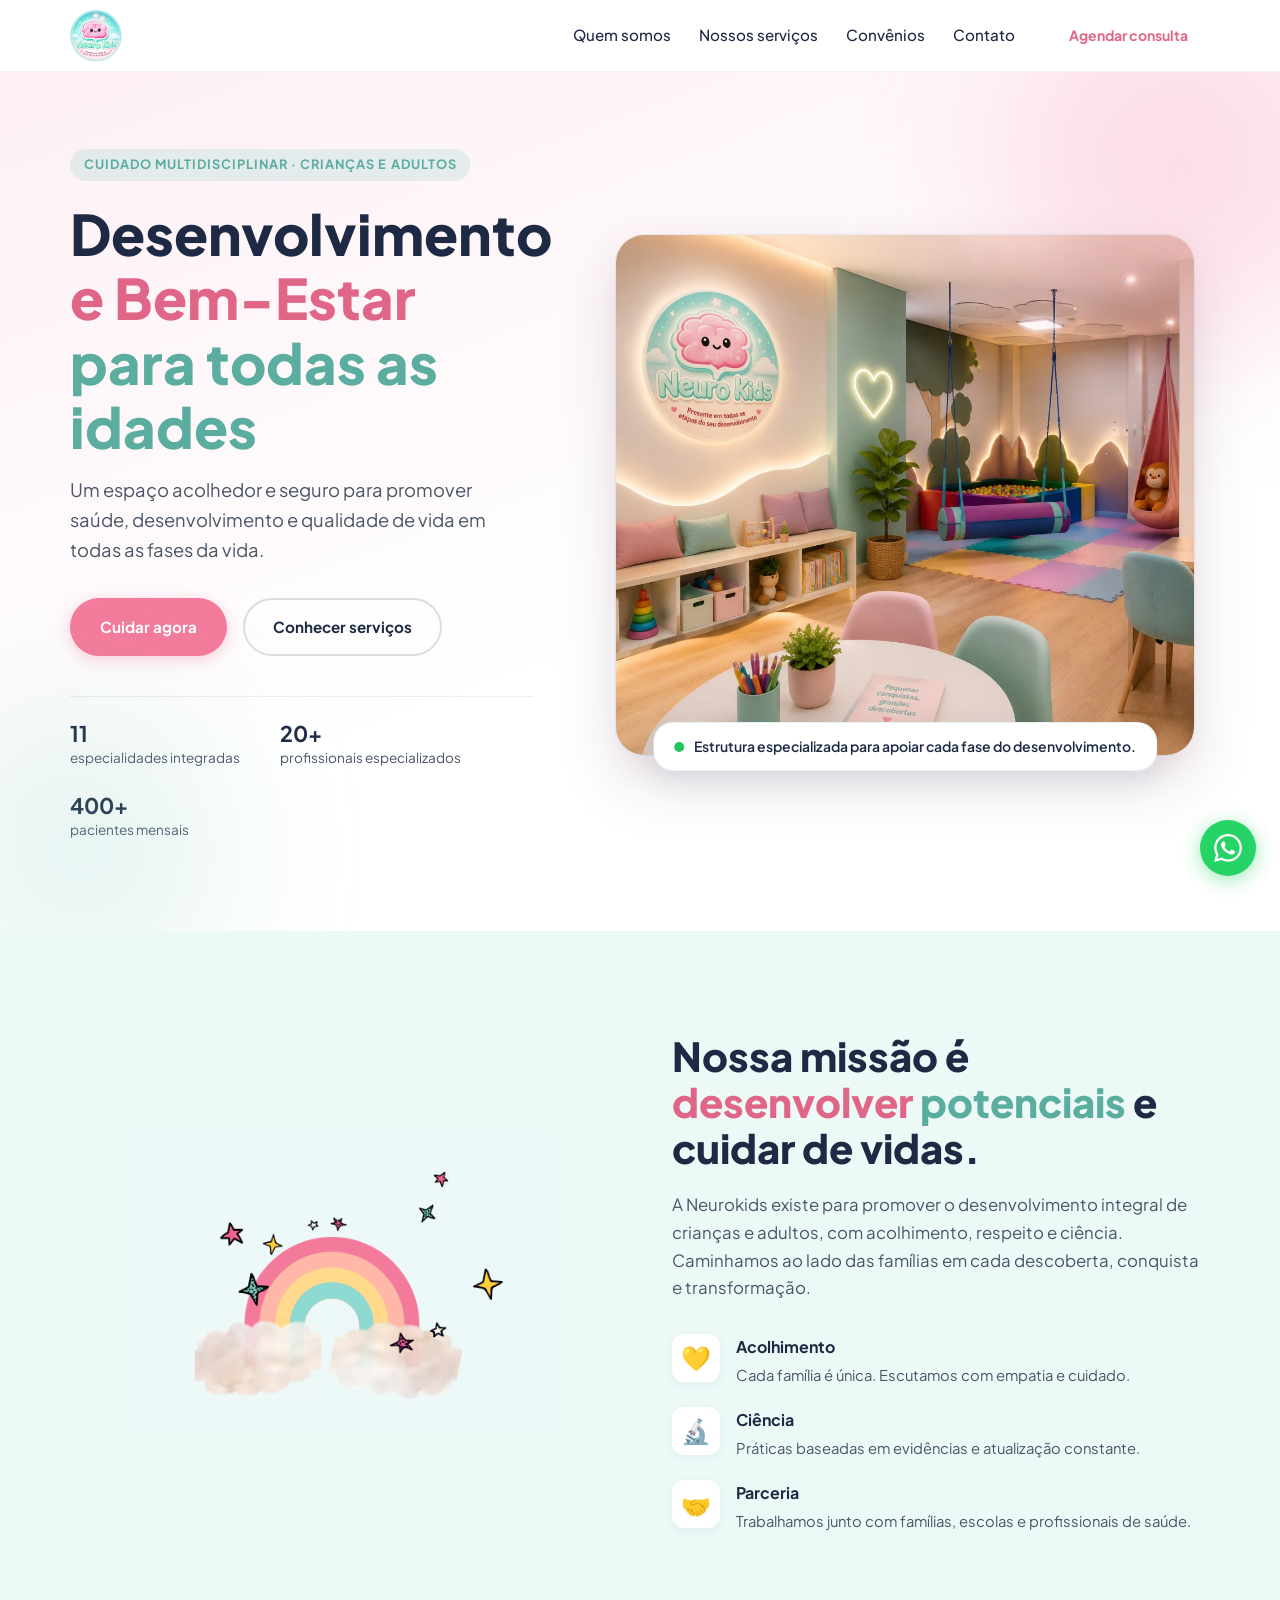
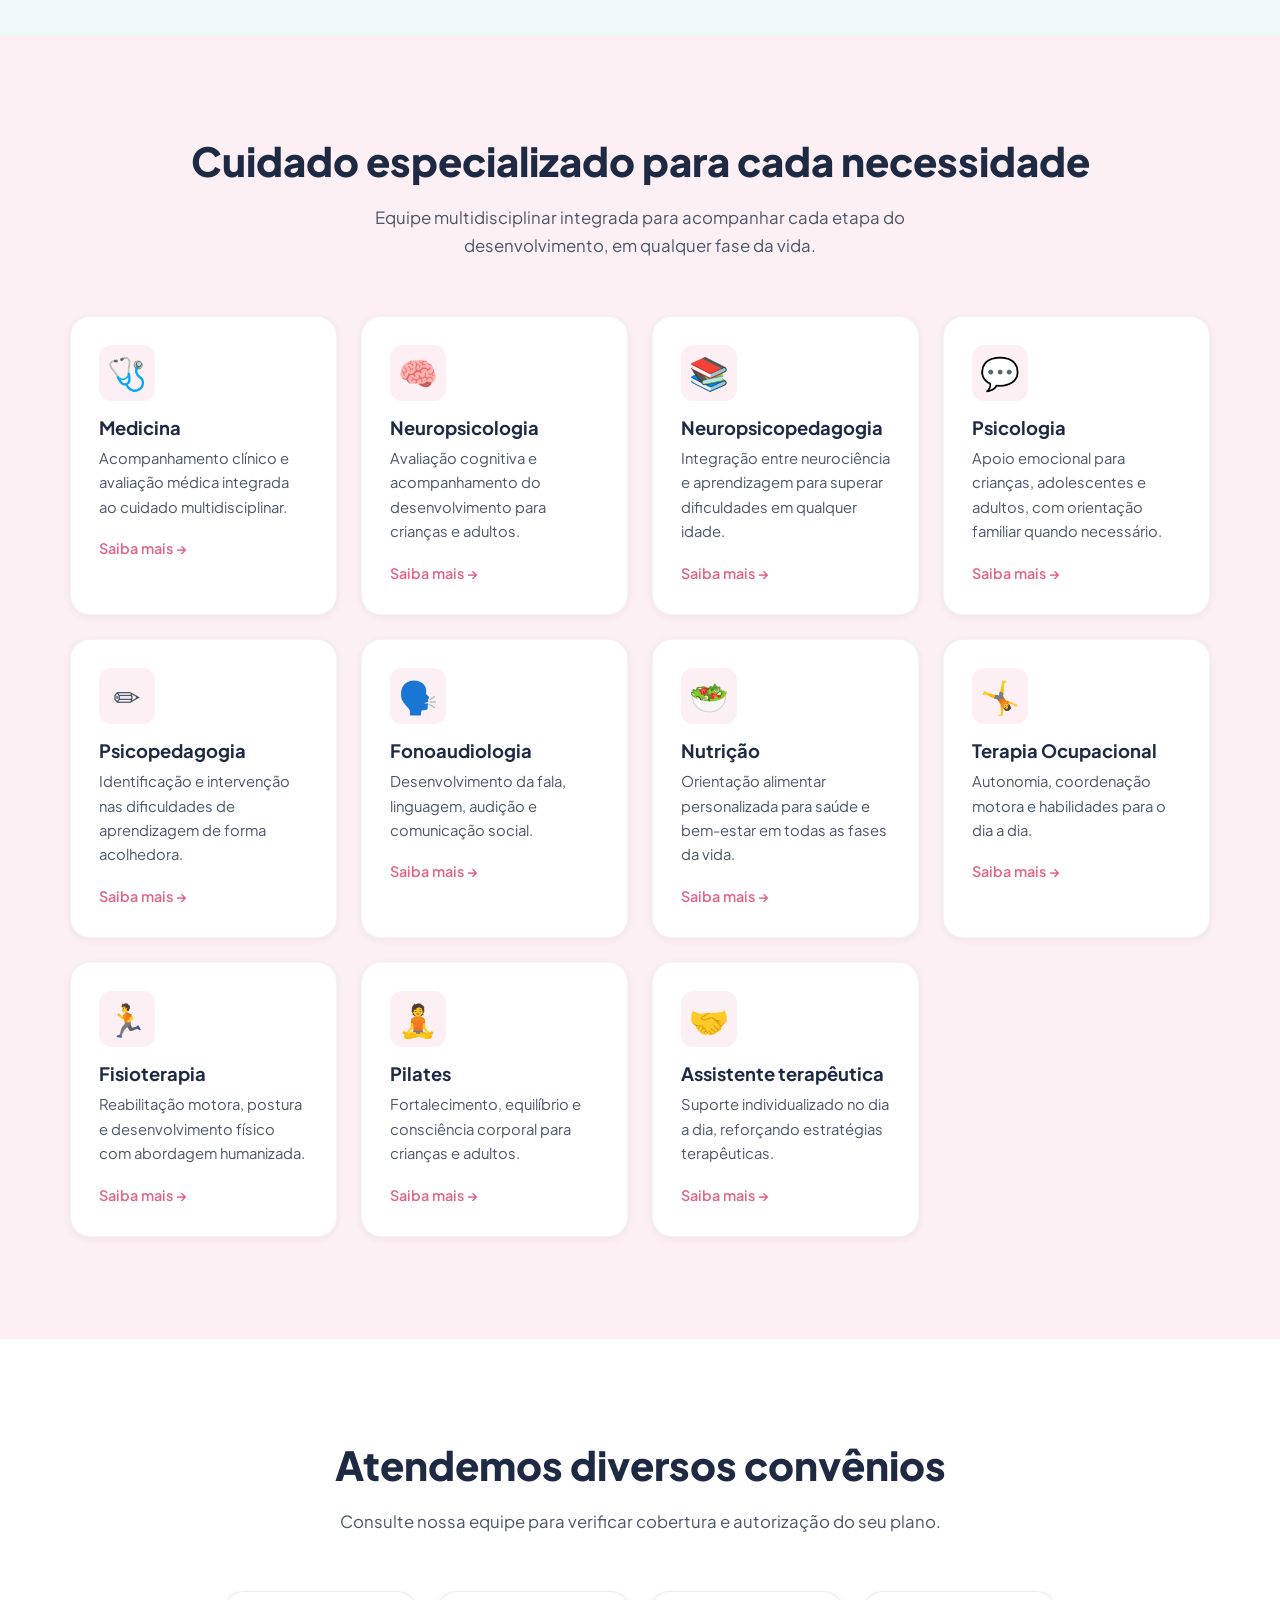
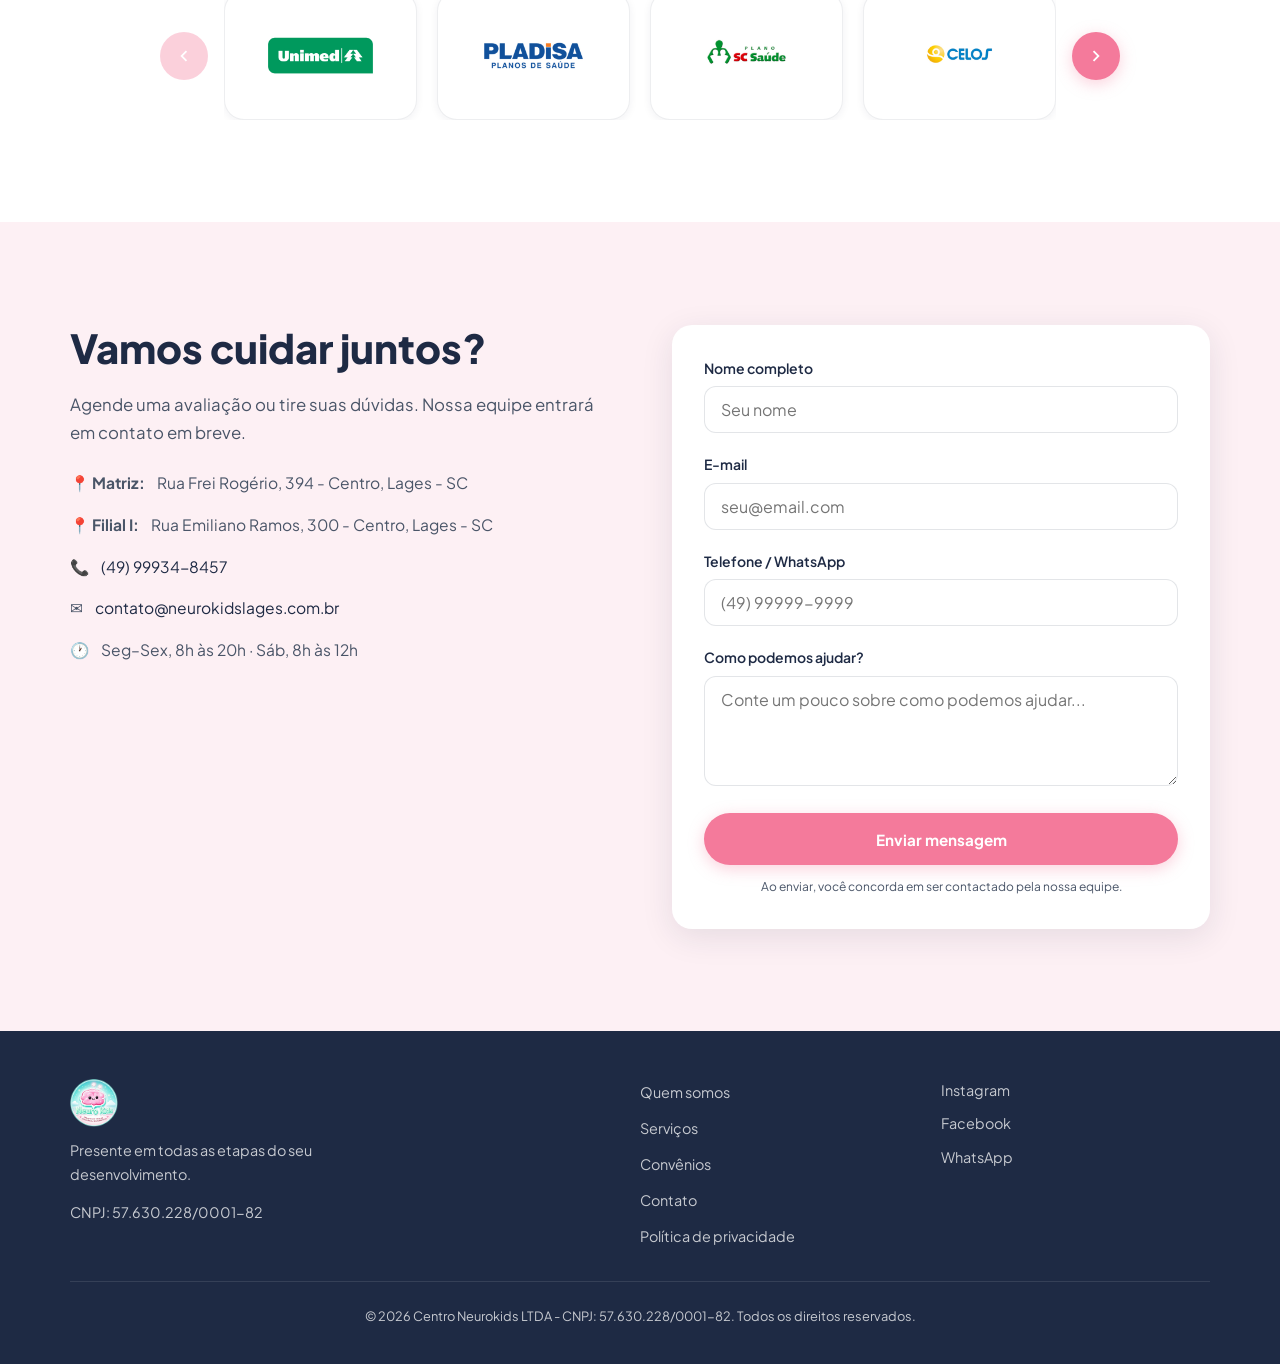
==== commit d29863fb: "Merge branch 'main' of https://github.com/micael-madruga07/neurokids-site" ====
--- a/index.html
+++ b/index.html
@@ -303,7 +303,7 @@
             </li>
             <li>
               <span aria-hidden="true">✉️</span>
-              <a href="mailto:contato@neurokids.com.br">contato@neurokids.com.br</a>
+              <a href="mailto:contato@neurokidslages.com.br">contato@neurokidslages.com.br</a>
             </li>
             <li>
               <span aria-hidden="true">🕐</span>
@@ -361,7 +361,7 @@
         <a href="https://wa.me/5549999348457" aria-label="WhatsApp">WhatsApp</a>
       </div>
     </div>
-    <p class="footer__copy container">© 2026 Centro Neurokids LTDA. Todos os direitos reservados.</p>
+    <p class="footer__copy container">© 2026 Centro Neurokids LTDA - CNPJ: 57.630.228/0001-82. Todos os direitos reservados.</p>
   </footer>
 
   <a class="whatsapp-float" href="https://wa.me/5549999348457" target="_blank" rel="noopener noreferrer" aria-label="Falar no WhatsApp">
